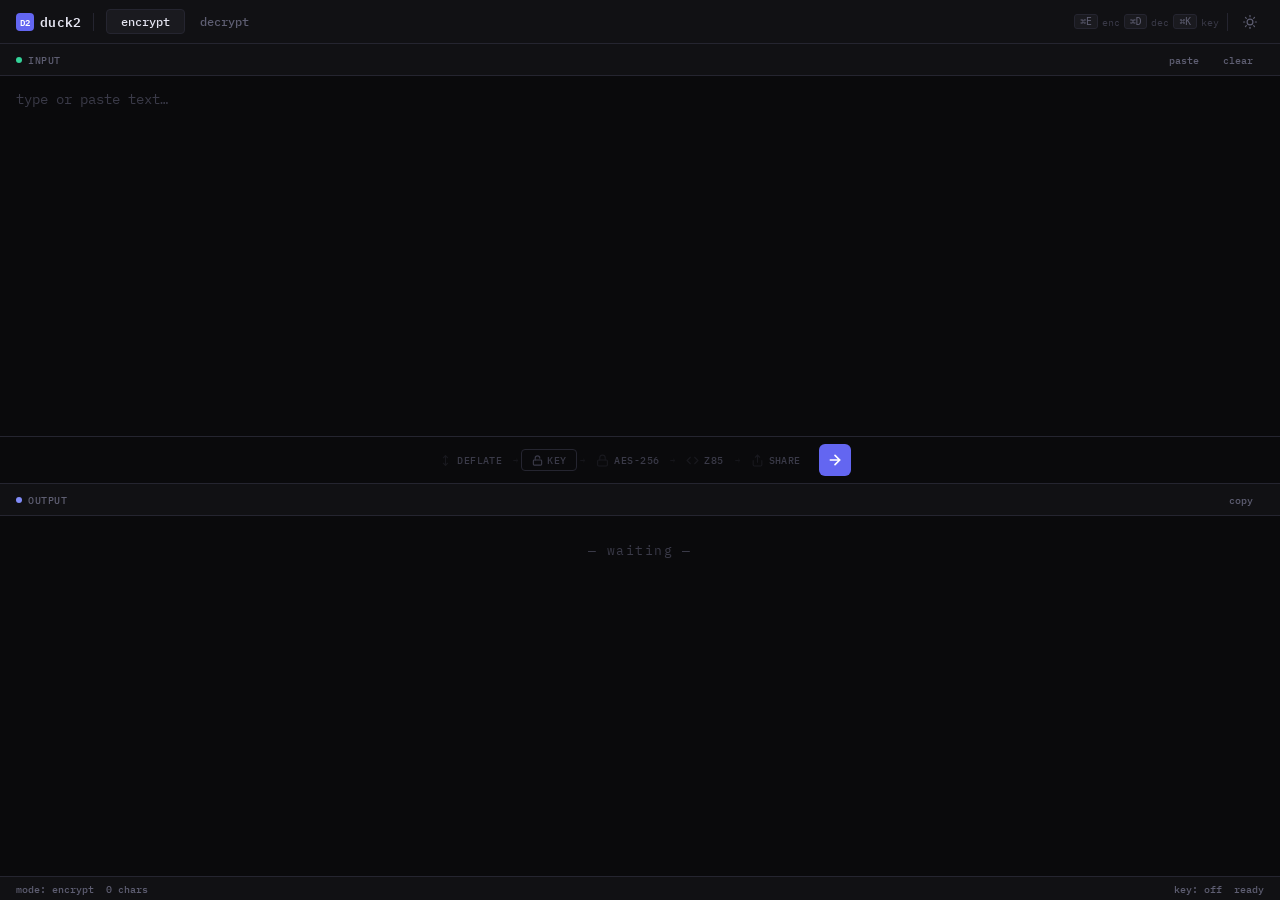
==== index.html @ 7a13d676 "Add files via upload" ====
<!doctype html>
<html lang="en">
<head>
    <meta charset="UTF-8" />
    <meta name="viewport" content="width=device-width, initial-scale=1.0" />
    <title>Duck2 — Secure Text Encryption</title>
    <meta name="description" content="AES-256-GCM text encryption with compression and short-code sharing." />
    <link rel="stylesheet" href="style.css" />
</head>
<body>

<!-- ═══ TOPBAR ═══ -->
<div class="topbar">
    <div class="topbar-left">
        <div class="brand"><i>D2</i><span>duck2</span></div>
        <div class="sep"></div>
        <div class="tabs">
            <button class="tab on" id="mode-enc" onclick="app.setMode('encrypt')">encrypt</button>
            <button class="tab" id="mode-dec" onclick="app.setMode('decrypt')">decrypt</button>
        </div>
    </div>
    <div class="topbar-right">
        <div class="kbd-hint"><kbd class="kbd">⌘E</kbd> enc <kbd class="kbd">⌘D</kbd> dec <kbd class="kbd">⌘K</kbd> key</div>
        <div class="sep"></div>
        <button class="ibtn" onclick="app.toggleTheme()" title="Toggle theme">
            <svg width="14" height="14" viewBox="0 0 24 24" fill="none" stroke="currentColor" stroke-width="2" stroke-linecap="round">
                <circle cx="12" cy="12" r="5"/><line x1="12" y1="1" x2="12" y2="3"/>
                <line x1="12" y1="21" x2="12" y2="23"/><line x1="4.22" y1="4.22" x2="5.64" y2="5.64"/>
                <line x1="18.36" y1="18.36" x2="19.78" y2="19.78"/><line x1="1" y1="12" x2="3" y2="12"/>
                <line x1="21" y1="12" x2="23" y2="12"/><line x1="4.22" y1="19.78" x2="5.64" y2="18.36"/>
                <line x1="18.36" y1="5.64" x2="19.78" y2="4.22"/>
            </svg>
        </button>
    </div>
</div>

<!-- ═══ WORKSPACE ═══ -->
<div class="workspace">

    <!-- INPUT PANE -->
    <div class="pane" id="card-input">
        <div class="pane-head">
            <span class="pane-tag"><span class="dot"></span><span id="lbl-input">input</span></span>
            <div class="pane-acts">
                <button class="pbtn" id="btn-source" onclick="app.toggleDecryptInputMode()" hidden>full code</button>
                <button class="pbtn" onclick="app.paste()">paste</button>
                <button class="pbtn" onclick="app.clear()">clear</button>
            </div>
        </div>
        <div class="pane-body" id="text-shell">
            <textarea id="input" placeholder="type or paste text…" spellcheck="false"></textarea>
        </div>
        <div class="compact-in" id="short-shell" hidden>
            <div class="c-row">
                <input type="text" id="short-input" placeholder="paste short code…" autocomplete="off" spellcheck="false" />
            </div>
        </div>
    </div>

    <!-- ═══ PIPELINE ═══ -->
    <div class="pipeline" id="pipeline">
        <div class="pipe-step" id="ps-compress" data-step="compress">
            <svg viewBox="0 0 24 24" fill="none" stroke="currentColor" stroke-width="2" stroke-linecap="round"><path d="M12 3v18M8 7l4-4 4 4M8 17l4 4 4-4"/></svg>
            <span>deflate</span>
        </div>
        <span class="pipe-arrow" id="pa1">→</span>

        <div class="pipe-gate" id="key-dock">
            <button class="gate-toggle" id="btn-key-toggle" onclick="app.togglePass()">
                <svg width="11" height="11" viewBox="0 0 24 24" fill="none" stroke="currentColor" stroke-width="2.5" stroke-linecap="round"><rect x="3" y="11" width="18" height="11" rx="2"/><path d="M7 11V7a5 5 0 0 1 10 0"/></svg>
                key
            </button>
            <div class="gate-field" id="pass-wrap">
                <input type="password" id="pass" class="gate-input" placeholder="passphrase" autocomplete="off" spellcheck="false" />
                <button class="gate-x" id="btn-clear-pass" onclick="app.clearPass()" title="clear key">
                    <svg width="10" height="10" viewBox="0 0 24 24" fill="none" stroke="currentColor" stroke-width="3" stroke-linecap="round"><line x1="18" y1="6" x2="6" y2="18"/><line x1="6" y1="6" x2="18" y2="18"/></svg>
                </button>
            </div>
        </div>
        <span class="pipe-arrow" id="pa2">→</span>

        <div class="pipe-step" id="ps-encrypt" data-step="encrypt">
            <svg viewBox="0 0 24 24" fill="none" stroke="currentColor" stroke-width="2" stroke-linecap="round"><rect x="3" y="11" width="18" height="11" rx="2"/><path d="M7 11V7a5 5 0 0 1 10 0v4"/></svg>
            <span>aes-256</span>
        </div>
        <span class="pipe-arrow" id="pa3">→</span>

        <div class="pipe-step" id="ps-encode" data-step="encode">
            <svg viewBox="0 0 24 24" fill="none" stroke="currentColor" stroke-width="2" stroke-linecap="round"><path d="M16 18l6-6-6-6M8 6l-6 6 6 6"/></svg>
            <span>z85</span>
        </div>
        <span class="pipe-arrow" id="pa4">→</span>

        <div class="pipe-step" id="ps-share" data-step="share">
            <svg viewBox="0 0 24 24" fill="none" stroke="currentColor" stroke-width="2" stroke-linecap="round"><path d="M4 12v8a2 2 0 002 2h12a2 2 0 002-2v-8M16 6l-4-4-4 4M12 2v13"/></svg>
            <span>share</span>
        </div>

        <button class="pipe-go" id="btn-go" onclick="app.confirm()" title="Execute (Enter)" hidden>
            <svg width="16" height="16" viewBox="0 0 24 24" fill="none" stroke="currentColor" stroke-width="2.5" stroke-linecap="round"><path d="M5 12h14M12 5l7 7-7 7"/></svg>
        </button>
    </div>

    <!-- OUTPUT PANE -->
    <div class="pane" id="card-output">
        <div class="pane-head">
            <span class="pane-tag out-tag"><span class="dot"></span><span id="lbl-output">output</span></span>
            <div class="pane-acts">
                <button class="pbtn" id="btn-copy" onclick="app.copy()">copy</button>
            </div>
        </div>
        <div class="c-out" id="short-output-shell">
            <input type="text" id="short-output" readonly placeholder="— waiting —" />
        </div>
        <textarea id="output" readonly placeholder="…" hidden></textarea>
    </div>
</div>

<!-- ═══ STATUS BAR ═══ -->
<div class="statusbar idle" id="statusbar">
    <div class="status-left">
        <span class="stat" id="stat-mode">mode: encrypt</span>
        <span class="stat" id="stat-chars">0 chars</span>
        <span class="stat" id="stat-bytes" hidden>→ 0 bytes</span>
    </div>
    <div class="status-right">
        <span class="stat" id="stat-key">key: off</span>
        <span class="stat" id="stat-status">ready</span>
    </div>
</div>

<div class="toast-rack" id="toast-rack"></div>

<script src="duck.js"></script>
</body>
</html>
---- style.css ----
@import url('https://fonts.googleapis.com/css2?family=IBM+Plex+Mono:wght@400;500;600&family=Inter:wght@400;500;600&display=swap');

:root {
  --bg: #0a0a0c;
  --bg2: #111114;
  --bg3: #1a1a1f;
  --border: #252530;
  --border-hi: #35354a;
  --tx: #a0a0b8;
  --tx2: #5e5e72;
  --tx3: #3a3a48;
  --white: #e4e4f0;
  --accent: #6366f1;
  --accent2: #818cf8;
  --accent-glow: rgba(99,102,241,0.25);
  --green: #34d399;
  --green-dim: rgba(52,211,153,0.1);
  --orange: #fb923c;
  --orange-dim: rgba(251,146,60,0.08);
  --red: #f87171;
  --red-dim: rgba(248,113,113,0.08);
  --cyan: #22d3ee;
  --cyan-dim: rgba(34,211,238,0.08);
  --font: 'Inter', system-ui, sans-serif;
  --mono: 'IBM Plex Mono', 'SF Mono', monospace;
}

*{box-sizing:border-box;margin:0;padding:0}
html,body{height:100%}
body{
  font-family:var(--font);background:var(--bg);color:var(--tx);
  display:flex;flex-direction:column;-webkit-font-smoothing:antialiased;
  /* dot grid background */
  background-image: radial-gradient(circle, var(--border) 0.5px, transparent 0.5px);
  background-size: 24px 24px;
}
[hidden]{display:none!important}
:focus-visible{outline:1px solid var(--accent);outline-offset:2px}

/* ─── TOPBAR ─── */
.topbar{
  height:44px;display:flex;align-items:center;justify-content:space-between;
  padding:0 16px;border-bottom:1px solid var(--border);flex-shrink:0;
  background:var(--bg2);z-index:10;
}
.topbar-left{display:flex;align-items:center;gap:12px}
.brand{
  font-family:var(--mono);font-weight:600;font-size:.8rem;
  color:var(--white);letter-spacing:.02em;display:flex;align-items:center;gap:6px;
}
.brand i{
  width:18px;height:18px;border-radius:4px;display:flex;align-items:center;justify-content:center;
  background:var(--accent);color:white;font-style:normal;font-size:9px;font-weight:600;
}
.sep{width:1px;height:18px;background:var(--border)}
.tabs{display:flex;gap:0}
.tab{
  font-family:var(--mono);font-size:.75rem;font-weight:500;
  padding:4px 14px;color:var(--tx2);cursor:pointer;
  border:1px solid transparent;border-radius:4px;
  background:transparent;transition:all .2s cubic-bezier(.4,0,.2,1);
  position:relative;overflow:hidden;
}
.tab:hover{color:var(--tx)}
.tab.on{color:var(--white);background:var(--bg3);border-color:var(--border)}
.topbar-right{display:flex;align-items:center;gap:4px}
.topbar-right .sep{margin:0 4px}
.kbd-hint{
  font-family:var(--mono);font-size:.65rem;color:var(--tx3);
  display:flex;align-items:center;gap:4px;
}
.kbd{
  padding:1px 5px;border-radius:3px;background:var(--bg3);
  border:1px solid var(--border);font-size:.6rem;color:var(--tx2);
}
.ibtn{
  width:28px;height:28px;border-radius:4px;display:flex;align-items:center;
  justify-content:center;background:transparent;border:none;
  color:var(--tx2);cursor:pointer;transition:all .2s;
}
.ibtn:hover{background:var(--bg3);color:var(--tx)}
.ibtn:active{transform:scale(.88)}

/* ─── WORKSPACE ─── */
.workspace{flex:1;display:flex;flex-direction:column;overflow:hidden}

/* ─── PANES ─── */
.pane{flex:1;display:flex;flex-direction:column;min-height:0;position:relative}
.pane-head{
  display:flex;align-items:center;justify-content:space-between;
  padding:0 16px;height:32px;background:var(--bg2);
  border-bottom:1px solid var(--border);flex-shrink:0;position:relative;
}
.pane-tag{
  font-family:var(--mono);font-size:.65rem;font-weight:500;
  text-transform:uppercase;letter-spacing:.06em;color:var(--tx2);
  display:flex;align-items:center;gap:6px;
}
.pane-tag .dot{
  width:6px;height:6px;border-radius:50%;
  background:var(--green);
  animation:pulse 2.5s ease-in-out infinite;
}
.pane-tag.out-tag .dot{background:var(--accent2);animation-delay:-1s}
.pane-acts{display:flex;gap:2px}

/* ── Buttons with ripple ── */
.pbtn{
  font-family:var(--mono);font-size:.65rem;font-weight:500;
  padding:2px 10px;border-radius:3px;border:1px solid transparent;
  background:transparent;color:var(--tx2);cursor:pointer;
  transition:all .2s;position:relative;overflow:hidden;
}
.pbtn:hover{color:var(--tx);background:var(--bg3);border-color:var(--border)}
.pbtn:active{transform:scale(.95)}
/* copy morph */
.pbtn.copied{color:var(--green);border-color:var(--green);background:var(--green-dim)}

.pane-body{flex:1;display:flex;min-height:0;position:relative}
textarea{
  flex:1;width:100%;border:none;resize:none;background:transparent;
  color:var(--white);font-family:var(--mono);font-size:.85rem;
  line-height:1.7;padding:12px 16px;outline:none;
}
textarea::placeholder{color:var(--tx3)}
textarea:read-only{color:var(--tx);cursor:default}

/* compact input */
.compact-in{padding:12px 16px;display:flex;align-items:center}
.c-row{
  display:flex;align-items:center;gap:8px;width:100%;
  background:var(--bg);border:1px solid var(--border);
  border-radius:6px;padding:6px 6px 6px 14px;
  transition:border-color .3s,box-shadow .3s;
}
.c-row:focus-within{border-color:var(--accent);box-shadow:0 0 0 3px var(--accent-glow)}
.c-row input{
  flex:1;border:none;background:transparent;color:var(--white);
  font-family:var(--mono);font-size:.85rem;outline:none;
}
.c-row input::placeholder{color:var(--tx3)}

/* compact output */
.c-out{
  padding:16px;display:flex;align-items:center;justify-content:center;
  min-height:50px;
}
.c-out input{
  border:none;background:transparent;color:var(--cyan);
  font-family:var(--mono);font-size:1.1rem;font-weight:600;
  text-align:center;letter-spacing:.08em;outline:none;width:100%;
  transition:color .3s;
}
.c-out input::placeholder{color:var(--tx3);font-weight:400;font-size:.8rem}
/* scramble flash */
.c-out input.revealing{color:var(--accent2)}

/* ─── PIPELINE ─── */
.pipeline{
  display:flex;align-items:center;justify-content:center;
  gap:0;padding:0 16px;height:48px;
  background:var(--bg);border-top:1px solid var(--border);
  border-bottom:1px solid var(--border);flex-shrink:0;
  position:relative;overflow:hidden;
}
/* traveling light beam */
.pipeline::before{
  content:'';position:absolute;top:0;left:0;width:100%;height:100%;
  background:linear-gradient(90deg,transparent 0%,var(--accent-glow) 50%,transparent 100%);
  transform:translateX(-100%);opacity:0;
  pointer-events:none;z-index:0;
}
.pipeline.running::before{
  animation:beam 1.2s cubic-bezier(.4,0,.2,1) infinite;
  opacity:1;
}
@keyframes beam{
  0%{transform:translateX(-100%)}
  100%{transform:translateX(100%)}
}

.pipe-step{
  display:flex;align-items:center;gap:5px;padding:4px 10px;
  font-family:var(--mono);font-size:.65rem;font-weight:500;
  color:var(--tx3);text-transform:uppercase;letter-spacing:.04em;
  border-radius:4px;transition:all .4s cubic-bezier(.4,0,.2,1);
  user-select:none;position:relative;z-index:1;
}
.pipe-step svg{width:13px;height:13px;opacity:.3;transition:all .4s cubic-bezier(.4,0,.2,1)}
.pipe-step.lit{color:var(--green)}
.pipe-step.lit svg{opacity:1}
.pipe-step.active{
  color:var(--accent2);background:var(--cyan-dim);
  box-shadow:0 0 12px var(--accent-glow);
}
.pipe-step.active svg{opacity:1}
/* staggered entrance */
.pipe-step.lit:nth-child(1){transition-delay:0s}
.pipe-step.lit:nth-child(3){transition-delay:.08s}
.pipe-step.lit:nth-child(5){transition-delay:.16s}
.pipe-step.lit:nth-child(7){transition-delay:.24s}
.pipe-step.lit:nth-child(9){transition-delay:.32s}
.pipe-arrow{
  color:var(--tx3);font-size:.55rem;margin:0 1px;
  font-family:var(--mono);opacity:.25;
  transition:all .4s;z-index:1;
}
.pipe-arrow.lit{opacity:.8;color:var(--green)}

/* ── Key Gate ── */
.pipe-gate{display:flex;align-items:center;gap:0;margin:0 2px;z-index:1}
.gate-toggle{
  display:flex;align-items:center;gap:4px;padding:3px 10px;
  font-family:var(--mono);font-size:.65rem;font-weight:500;
  color:var(--tx3);background:transparent;border:1px solid var(--border);
  border-radius:4px;cursor:pointer;transition:all .25s;
  text-transform:uppercase;letter-spacing:.04em;
}
.gate-toggle:hover{border-color:var(--border-hi);color:var(--tx)}
.gate-toggle.on{border-color:var(--orange);color:var(--orange);background:var(--orange-dim)}
.gate-field{
  display:flex;align-items:center;position:relative;
  overflow:hidden;width:0;opacity:0;
  transition:width .35s cubic-bezier(.34,1.56,.64,1),opacity .25s ease,margin .35s;
  margin-left:0;
}
.gate-field.open{width:160px;opacity:1;margin-left:6px}
.gate-input{
  width:140px;height:26px;border-radius:4px;
  border:1px solid var(--border);background:var(--bg2);
  color:var(--white);padding:0 24px 0 8px;
  font-family:var(--mono);font-size:.75rem;outline:none;
  transition:border-color .25s,box-shadow .25s;
}
.gate-input:focus{border-color:var(--accent);box-shadow:0 0 0 3px var(--accent-glow)}
.gate-input.locked{border-color:var(--green);box-shadow:0 0 8px var(--green-dim)}
.gate-input.err{border-color:var(--red);animation:shake .4s ease both}
.gate-x{
  position:absolute;right:2px;
  width:18px;height:18px;border-radius:3px;display:none;
  align-items:center;justify-content:center;
  background:transparent;border:none;color:var(--tx3);cursor:pointer;
  transition:all .15s;
}
.gate-x.vis{display:flex}
.gate-x:hover{color:var(--red);background:var(--red-dim)}

/* go button */
.pipe-go{
  margin-left:8px;width:32px;height:32px;border-radius:6px;
  border:none;background:var(--accent);color:white;
  display:flex;align-items:center;justify-content:center;
  cursor:pointer;transition:all .25s cubic-bezier(.34,1.56,.64,1);
  z-index:1;position:relative;
}
.pipe-go:hover{background:var(--accent2);transform:scale(1.1);box-shadow:0 0 16px var(--accent-glow)}
.pipe-go:active{transform:scale(.9)}
.pipe-go.spin svg{animation:spinOnce .5s cubic-bezier(.4,0,.2,1)}
@keyframes spinOnce{
  0%{transform:rotate(0deg)}100%{transform:rotate(360deg)}
}

/* ─── STATUS BAR ─── */
.statusbar{
  height:24px;display:flex;align-items:center;justify-content:space-between;
  padding:0 16px;flex-shrink:0;
  font-family:var(--mono);font-size:.65rem;font-weight:500;
  background:var(--bg2);color:var(--tx2);border-top:1px solid var(--border);
  transition:all .4s;
}
.statusbar.active{background:var(--accent);color:white;border-color:var(--accent)}
.status-left,.status-right{display:flex;align-items:center;gap:12px}
.stat{display:flex;align-items:center;gap:4px;transition:opacity .3s}

/* ─── PROCESSING ─── */
.pane.processing .pane-head::after{
  content:'';position:absolute;bottom:-1px;left:0;height:2px;
  width:100%;background:linear-gradient(90deg,transparent,var(--accent),transparent);
  animation:scanline 1.5s ease-in-out infinite;
}
@keyframes scanline{
  0%{transform:translateX(-100%)}100%{transform:translateX(100%)}
}

/* ─── TOAST ─── */
.toast-rack{
  position:fixed;bottom:32px;left:50%;transform:translateX(-50%);
  z-index:200;display:flex;flex-direction:column;gap:6px;pointer-events:none;
}
.toast{
  padding:6px 16px;border-radius:6px;font-family:var(--mono);font-size:.75rem;font-weight:500;
  background:var(--bg3);color:var(--tx);border:1px solid var(--border);
  opacity:0;transform:translateY(8px) scale(.95);
  transition:all .3s cubic-bezier(.34,1.56,.64,1);
  white-space:nowrap;backdrop-filter:blur(8px);
}
.toast.show{opacity:1;transform:translateY(0) scale(1)}
.toast.error{background:var(--red-dim);border-color:var(--red);color:var(--red)}
.toast.success{background:var(--green-dim);border-color:var(--green);color:var(--green)}

/* ─── ANIMATIONS ─── */
@keyframes pulse{
  0%,100%{opacity:1;transform:scale(1)}
  50%{opacity:.4;transform:scale(.8)}
}
@keyframes shake{
  10%,90%{transform:translateX(-2px)}20%,80%{transform:translateX(3px)}
  30%,50%,70%{transform:translateX(-4px)}40%,60%{transform:translateX(4px)}
}

/* ─── RESPONSIVE ─── */
@media(max-width:640px){
  textarea,.c-row input,.gate-input{font-size:16px!important}
  .topbar{padding:0 10px}
  .brand span{display:none}
  .kbd-hint{display:none}
  .pipeline{padding:0 6px;height:44px}
  .pipe-step{padding:3px 5px;font-size:.6rem}
  .pipe-step span{display:none}
  .gate-field.open{width:110px}
  .gate-input{width:90px}
}

/* ─── LIGHT ─── */
html.light{
  --bg:#f4f4f8;--bg2:#eaeaef;--bg3:#dddde4;
  --border:#c5c5d0;--border-hi:#a8a8b8;
  --tx:#3a3a4a;--tx2:#6a6a7a;--tx3:#9a9aaa;--white:#111118;
  --accent:#4f46e5;--accent2:#6366f1;--accent-glow:rgba(79,70,229,.15);
  --green:#059669;--green-dim:rgba(5,150,105,.08);
  --orange:#ea580c;--orange-dim:rgba(234,88,12,.06);
  --red:#dc2626;--red-dim:rgba(220,38,38,.06);
  --cyan:#0891b2;--cyan-dim:rgba(8,145,178,.06);
}
html.light body{
  background-image:radial-gradient(circle,var(--border) 0.5px,transparent 0.5px);
}
html.light .statusbar.active{background:var(--accent);color:white}
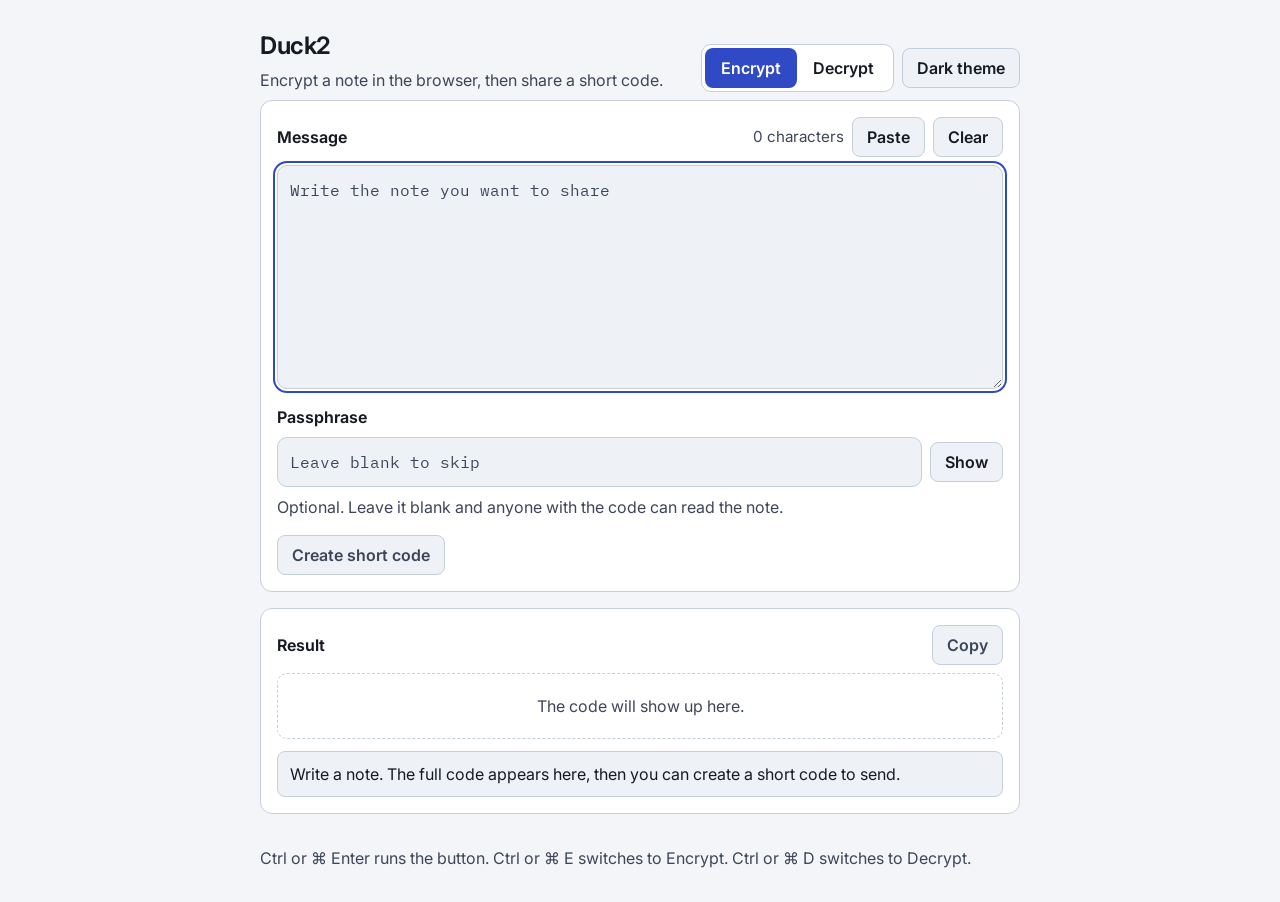
==== commit d946bec3: "Make Duck2 readable and easier to use The share action was a dim arrow in a pipeline of tiny labels," ====
--- a/index.html
+++ b/index.html
@@ -3,134 +3,87 @@
 <head>
     <meta charset="UTF-8" />
     <meta name="viewport" content="width=device-width, initial-scale=1.0" />
-    <title>Duck2 — Secure Text Encryption</title>
-    <meta name="description" content="AES-256-GCM text encryption with compression and short-code sharing." />
+    <title>Duck2 — encrypt a note, share a short code</title>
+    <meta name="description" content="Encrypt a note in the browser and share it as a short code. Add a passphrase to lock it." />
+    <link rel="icon" href="data:image/svg+xml,%3Csvg xmlns='http://www.w3.org/2000/svg' viewBox='0 0 32 32'%3E%3Crect width='32' height='32' rx='6' fill='%233b5bdb'/%3E%3Ctext x='16' y='21' text-anchor='middle' font-size='13' font-family='sans-serif' fill='white'%3ED2%3C/text%3E%3C/svg%3E" />
     <link rel="stylesheet" href="style.css" />
+    <script>
+        try {
+            var savedTheme = localStorage.getItem("duck2-theme");
+            var preferLight = window.matchMedia("(prefers-color-scheme: light)").matches;
+            if (savedTheme === "light" || (!savedTheme && preferLight)) document.documentElement.classList.add("light");
+        } catch (e) {}
+    </script>
 </head>
 <body>
+    <header class="header">
+        <div class="brand">
+            <p class="brand-name">Duck2</p>
+            <p class="brand-tag">Encrypt a note in the browser, then share a short code.</p>
+        </div>
+        <div class="header-actions">
+            <div class="segment" role="tablist" aria-label="Mode">
+                <button type="button" class="segment-btn" id="mode-enc" role="tab" aria-selected="true" aria-controls="composer">Encrypt</button>
+                <button type="button" class="segment-btn" id="mode-dec" role="tab" aria-selected="false" aria-controls="composer">Decrypt</button>
+            </div>
+            <button type="button" class="btn" id="btn-theme">Light theme</button>
+        </div>
+    </header>
 
-<!-- ═══ TOPBAR ═══ -->
-<div class="topbar">
-    <div class="topbar-left">
-        <div class="brand"><i>D2</i><span>duck2</span></div>
-        <div class="sep"></div>
-        <div class="tabs">
-            <button class="tab on" id="mode-enc" onclick="app.setMode('encrypt')">encrypt</button>
-            <button class="tab" id="mode-dec" onclick="app.setMode('decrypt')">decrypt</button>
-        </div>
-    </div>
-    <div class="topbar-right">
-        <div class="kbd-hint"><kbd class="kbd">⌘E</kbd> enc <kbd class="kbd">⌘D</kbd> dec <kbd class="kbd">⌘K</kbd> key</div>
-        <div class="sep"></div>
-        <button class="ibtn" onclick="app.toggleTheme()" title="Toggle theme">
-            <svg width="14" height="14" viewBox="0 0 24 24" fill="none" stroke="currentColor" stroke-width="2" stroke-linecap="round">
-                <circle cx="12" cy="12" r="5"/><line x1="12" y1="1" x2="12" y2="3"/>
-                <line x1="12" y1="21" x2="12" y2="23"/><line x1="4.22" y1="4.22" x2="5.64" y2="5.64"/>
-                <line x1="18.36" y1="18.36" x2="19.78" y2="19.78"/><line x1="1" y1="12" x2="3" y2="12"/>
-                <line x1="21" y1="12" x2="23" y2="12"/><line x1="4.22" y1="19.78" x2="5.64" y2="18.36"/>
-                <line x1="18.36" y1="5.64" x2="19.78" y2="4.22"/>
-            </svg>
-        </button>
-    </div>
-</div>
+    <main class="wrap">
+        <section class="card" id="composer" aria-labelledby="lbl-input">
+            <div class="card-head">
+                <label id="lbl-input" for="input">Message</label>
+                <div class="card-actions">
+                    <span class="meta" id="stat-chars">0 characters</span>
+                    <button type="button" class="btn" id="btn-paste">Paste</button>
+                    <button type="button" class="btn" id="btn-clear">Clear</button>
+                </div>
+            </div>
+            <textarea id="input" rows="8" placeholder="Write the note you want to share" spellcheck="false" autocomplete="off"></textarea>
 
-<!-- ═══ WORKSPACE ═══ -->
-<div class="workspace">
+            <div class="field">
+                <div class="card-head">
+                    <label id="lbl-pass" for="pass">Passphrase</label>
+                </div>
+                <div class="pass-row">
+                    <input type="password" id="pass" autocomplete="off" spellcheck="false" placeholder="Leave blank to skip" />
+                    <button type="button" class="btn" id="btn-show-pass" aria-pressed="false">Show</button>
+                    <button type="button" class="btn" id="btn-clear-pass" hidden>Remove</button>
+                </div>
+                <p class="hint" id="pass-hint">Optional. Leave it blank and anyone with the code can read the note.</p>
+            </div>
 
-    <!-- INPUT PANE -->
-    <div class="pane" id="card-input">
-        <div class="pane-head">
-            <span class="pane-tag"><span class="dot"></span><span id="lbl-input">input</span></span>
-            <div class="pane-acts">
-                <button class="pbtn" id="btn-source" onclick="app.toggleDecryptInputMode()" hidden>full code</button>
-                <button class="pbtn" onclick="app.paste()">paste</button>
-                <button class="pbtn" onclick="app.clear()">clear</button>
+            <div class="actions">
+                <button type="button" class="btn primary" id="btn-go" disabled>Create short code</button>
+                <button type="button" class="btn" id="btn-show-full" hidden>Show full code</button>
             </div>
-        </div>
-        <div class="pane-body" id="text-shell">
-            <textarea id="input" placeholder="type or paste text…" spellcheck="false"></textarea>
-        </div>
-        <div class="compact-in" id="short-shell" hidden>
-            <div class="c-row">
-                <input type="text" id="short-input" placeholder="paste short code…" autocomplete="off" spellcheck="false" />
+        </section>
+
+        <section class="card" aria-labelledby="result-title">
+            <div class="card-head">
+                <h2 id="result-title">Result</h2>
+                <div class="card-actions">
+                    <button type="button" class="btn" id="btn-copy" disabled>Copy</button>
+                </div>
             </div>
-        </div>
-    </div>
+            <p class="empty" id="result-empty">The code will show up here.</p>
+            <p class="short-code" id="short-output" hidden></p>
+            <p class="note" id="short-note" hidden>Anyone with this code can download the note. Short codes expire after about 30 days. Send the passphrase separately if you set one. The full code does not expire.</p>
+            <textarea id="output" readonly hidden spellcheck="false" aria-labelledby="result-title"></textarea>
+            <details id="full-details" hidden>
+                <summary>Show full code</summary>
+                <textarea id="full-code" readonly spellcheck="false"></textarea>
+                <button type="button" class="btn" id="btn-copy-full">Copy full code</button>
+            </details>
+            <p class="status" id="stat-status" role="status">Write a note. The full code appears here, then you can create a short code to send.</p>
+        </section>
+    </main>
 
-    <!-- ═══ PIPELINE ═══ -->
-    <div class="pipeline" id="pipeline">
-        <div class="pipe-step" id="ps-compress" data-step="compress">
-            <svg viewBox="0 0 24 24" fill="none" stroke="currentColor" stroke-width="2" stroke-linecap="round"><path d="M12 3v18M8 7l4-4 4 4M8 17l4 4 4-4"/></svg>
-            <span>deflate</span>
-        </div>
-        <span class="pipe-arrow" id="pa1">→</span>
+    <footer class="footer">
+        <p>Ctrl or ⌘ Enter runs the button. Ctrl or ⌘ E switches to Encrypt. Ctrl or ⌘ D switches to Decrypt.</p>
+    </footer>
 
-        <div class="pipe-gate" id="key-dock">
-            <button class="gate-toggle" id="btn-key-toggle" onclick="app.togglePass()">
-                <svg width="11" height="11" viewBox="0 0 24 24" fill="none" stroke="currentColor" stroke-width="2.5" stroke-linecap="round"><rect x="3" y="11" width="18" height="11" rx="2"/><path d="M7 11V7a5 5 0 0 1 10 0"/></svg>
-                key
-            </button>
-            <div class="gate-field" id="pass-wrap">
-                <input type="password" id="pass" class="gate-input" placeholder="passphrase" autocomplete="off" spellcheck="false" />
-                <button class="gate-x" id="btn-clear-pass" onclick="app.clearPass()" title="clear key">
-                    <svg width="10" height="10" viewBox="0 0 24 24" fill="none" stroke="currentColor" stroke-width="3" stroke-linecap="round"><line x1="18" y1="6" x2="6" y2="18"/><line x1="6" y1="6" x2="18" y2="18"/></svg>
-                </button>
-            </div>
-        </div>
-        <span class="pipe-arrow" id="pa2">→</span>
-
-        <div class="pipe-step" id="ps-encrypt" data-step="encrypt">
-            <svg viewBox="0 0 24 24" fill="none" stroke="currentColor" stroke-width="2" stroke-linecap="round"><rect x="3" y="11" width="18" height="11" rx="2"/><path d="M7 11V7a5 5 0 0 1 10 0v4"/></svg>
-            <span>aes-256</span>
-        </div>
-        <span class="pipe-arrow" id="pa3">→</span>
-
-        <div class="pipe-step" id="ps-encode" data-step="encode">
-            <svg viewBox="0 0 24 24" fill="none" stroke="currentColor" stroke-width="2" stroke-linecap="round"><path d="M16 18l6-6-6-6M8 6l-6 6 6 6"/></svg>
-            <span>z85</span>
-        </div>
-        <span class="pipe-arrow" id="pa4">→</span>
-
-        <div class="pipe-step" id="ps-share" data-step="share">
-            <svg viewBox="0 0 24 24" fill="none" stroke="currentColor" stroke-width="2" stroke-linecap="round"><path d="M4 12v8a2 2 0 002 2h12a2 2 0 002-2v-8M16 6l-4-4-4 4M12 2v13"/></svg>
-            <span>share</span>
-        </div>
-
-        <button class="pipe-go" id="btn-go" onclick="app.confirm()" title="Execute (Enter)" hidden>
-            <svg width="16" height="16" viewBox="0 0 24 24" fill="none" stroke="currentColor" stroke-width="2.5" stroke-linecap="round"><path d="M5 12h14M12 5l7 7-7 7"/></svg>
-        </button>
-    </div>
-
-    <!-- OUTPUT PANE -->
-    <div class="pane" id="card-output">
-        <div class="pane-head">
-            <span class="pane-tag out-tag"><span class="dot"></span><span id="lbl-output">output</span></span>
-            <div class="pane-acts">
-                <button class="pbtn" id="btn-copy" onclick="app.copy()">copy</button>
-            </div>
-        </div>
-        <div class="c-out" id="short-output-shell">
-            <input type="text" id="short-output" readonly placeholder="— waiting —" />
-        </div>
-        <textarea id="output" readonly placeholder="…" hidden></textarea>
-    </div>
-</div>
-
-<!-- ═══ STATUS BAR ═══ -->
-<div class="statusbar idle" id="statusbar">
-    <div class="status-left">
-        <span class="stat" id="stat-mode">mode: encrypt</span>
-        <span class="stat" id="stat-chars">0 chars</span>
-        <span class="stat" id="stat-bytes" hidden>→ 0 bytes</span>
-    </div>
-    <div class="status-right">
-        <span class="stat" id="stat-key">key: off</span>
-        <span class="stat" id="stat-status">ready</span>
-    </div>
-</div>
-
-<div class="toast-rack" id="toast-rack"></div>
-
-<script src="duck.js"></script>
+    <script src="duck.js"></script>
 </body>
 </html>
--- a/style.css
+++ b/style.css
@@ -1,338 +1,264 @@
-@import url('https://fonts.googleapis.com/css2?family=IBM+Plex+Mono:wght@400;500;600&family=Inter:wght@400;500;600&display=swap');
+@import url("https://fonts.googleapis.com/css2?family=IBM+Plex+Mono:wght@400;500;600&family=Inter:wght@400;500;600&display=swap");
 
 :root {
-  --bg: #0a0a0c;
-  --bg2: #111114;
-  --bg3: #1a1a1f;
-  --border: #252530;
-  --border-hi: #35354a;
-  --tx: #a0a0b8;
-  --tx2: #5e5e72;
-  --tx3: #3a3a48;
-  --white: #e4e4f0;
-  --accent: #6366f1;
-  --accent2: #818cf8;
-  --accent-glow: rgba(99,102,241,0.25);
-  --green: #34d399;
-  --green-dim: rgba(52,211,153,0.1);
-  --orange: #fb923c;
-  --orange-dim: rgba(251,146,60,0.08);
-  --red: #f87171;
-  --red-dim: rgba(248,113,113,0.08);
-  --cyan: #22d3ee;
-  --cyan-dim: rgba(34,211,238,0.08);
-  --font: 'Inter', system-ui, sans-serif;
-  --mono: 'IBM Plex Mono', 'SF Mono', monospace;
-}
-
-*{box-sizing:border-box;margin:0;padding:0}
-html,body{height:100%}
-body{
-  font-family:var(--font);background:var(--bg);color:var(--tx);
-  display:flex;flex-direction:column;-webkit-font-smoothing:antialiased;
-  /* dot grid background */
-  background-image: radial-gradient(circle, var(--border) 0.5px, transparent 0.5px);
-  background-size: 24px 24px;
-}
-[hidden]{display:none!important}
-:focus-visible{outline:1px solid var(--accent);outline-offset:2px}
-
-/* ─── TOPBAR ─── */
-.topbar{
-  height:44px;display:flex;align-items:center;justify-content:space-between;
-  padding:0 16px;border-bottom:1px solid var(--border);flex-shrink:0;
-  background:var(--bg2);z-index:10;
-}
-.topbar-left{display:flex;align-items:center;gap:12px}
-.brand{
-  font-family:var(--mono);font-weight:600;font-size:.8rem;
-  color:var(--white);letter-spacing:.02em;display:flex;align-items:center;gap:6px;
-}
-.brand i{
-  width:18px;height:18px;border-radius:4px;display:flex;align-items:center;justify-content:center;
-  background:var(--accent);color:white;font-style:normal;font-size:9px;font-weight:600;
-}
-.sep{width:1px;height:18px;background:var(--border)}
-.tabs{display:flex;gap:0}
-.tab{
-  font-family:var(--mono);font-size:.75rem;font-weight:500;
-  padding:4px 14px;color:var(--tx2);cursor:pointer;
-  border:1px solid transparent;border-radius:4px;
-  background:transparent;transition:all .2s cubic-bezier(.4,0,.2,1);
-  position:relative;overflow:hidden;
-}
-.tab:hover{color:var(--tx)}
-.tab.on{color:var(--white);background:var(--bg3);border-color:var(--border)}
-.topbar-right{display:flex;align-items:center;gap:4px}
-.topbar-right .sep{margin:0 4px}
-.kbd-hint{
-  font-family:var(--mono);font-size:.65rem;color:var(--tx3);
-  display:flex;align-items:center;gap:4px;
-}
-.kbd{
-  padding:1px 5px;border-radius:3px;background:var(--bg3);
-  border:1px solid var(--border);font-size:.6rem;color:var(--tx2);
-}
-.ibtn{
-  width:28px;height:28px;border-radius:4px;display:flex;align-items:center;
-  justify-content:center;background:transparent;border:none;
-  color:var(--tx2);cursor:pointer;transition:all .2s;
-}
-.ibtn:hover{background:var(--bg3);color:var(--tx)}
-.ibtn:active{transform:scale(.88)}
-
-/* ─── WORKSPACE ─── */
-.workspace{flex:1;display:flex;flex-direction:column;overflow:hidden}
-
-/* ─── PANES ─── */
-.pane{flex:1;display:flex;flex-direction:column;min-height:0;position:relative}
-.pane-head{
-  display:flex;align-items:center;justify-content:space-between;
-  padding:0 16px;height:32px;background:var(--bg2);
-  border-bottom:1px solid var(--border);flex-shrink:0;position:relative;
-}
-.pane-tag{
-  font-family:var(--mono);font-size:.65rem;font-weight:500;
-  text-transform:uppercase;letter-spacing:.06em;color:var(--tx2);
-  display:flex;align-items:center;gap:6px;
-}
-.pane-tag .dot{
-  width:6px;height:6px;border-radius:50%;
-  background:var(--green);
-  animation:pulse 2.5s ease-in-out infinite;
-}
-.pane-tag.out-tag .dot{background:var(--accent2);animation-delay:-1s}
-.pane-acts{display:flex;gap:2px}
-
-/* ── Buttons with ripple ── */
-.pbtn{
-  font-family:var(--mono);font-size:.65rem;font-weight:500;
-  padding:2px 10px;border-radius:3px;border:1px solid transparent;
-  background:transparent;color:var(--tx2);cursor:pointer;
-  transition:all .2s;position:relative;overflow:hidden;
-}
-.pbtn:hover{color:var(--tx);background:var(--bg3);border-color:var(--border)}
-.pbtn:active{transform:scale(.95)}
-/* copy morph */
-.pbtn.copied{color:var(--green);border-color:var(--green);background:var(--green-dim)}
-
-.pane-body{flex:1;display:flex;min-height:0;position:relative}
-textarea{
-  flex:1;width:100%;border:none;resize:none;background:transparent;
-  color:var(--white);font-family:var(--mono);font-size:.85rem;
-  line-height:1.7;padding:12px 16px;outline:none;
-}
-textarea::placeholder{color:var(--tx3)}
-textarea:read-only{color:var(--tx);cursor:default}
-
-/* compact input */
-.compact-in{padding:12px 16px;display:flex;align-items:center}
-.c-row{
-  display:flex;align-items:center;gap:8px;width:100%;
-  background:var(--bg);border:1px solid var(--border);
-  border-radius:6px;padding:6px 6px 6px 14px;
-  transition:border-color .3s,box-shadow .3s;
-}
-.c-row:focus-within{border-color:var(--accent);box-shadow:0 0 0 3px var(--accent-glow)}
-.c-row input{
-  flex:1;border:none;background:transparent;color:var(--white);
-  font-family:var(--mono);font-size:.85rem;outline:none;
-}
-.c-row input::placeholder{color:var(--tx3)}
-
-/* compact output */
-.c-out{
-  padding:16px;display:flex;align-items:center;justify-content:center;
-  min-height:50px;
-}
-.c-out input{
-  border:none;background:transparent;color:var(--cyan);
-  font-family:var(--mono);font-size:1.1rem;font-weight:600;
-  text-align:center;letter-spacing:.08em;outline:none;width:100%;
-  transition:color .3s;
-}
-.c-out input::placeholder{color:var(--tx3);font-weight:400;font-size:.8rem}
-/* scramble flash */
-.c-out input.revealing{color:var(--accent2)}
-
-/* ─── PIPELINE ─── */
-.pipeline{
-  display:flex;align-items:center;justify-content:center;
-  gap:0;padding:0 16px;height:48px;
-  background:var(--bg);border-top:1px solid var(--border);
-  border-bottom:1px solid var(--border);flex-shrink:0;
-  position:relative;overflow:hidden;
-}
-/* traveling light beam */
-.pipeline::before{
-  content:'';position:absolute;top:0;left:0;width:100%;height:100%;
-  background:linear-gradient(90deg,transparent 0%,var(--accent-glow) 50%,transparent 100%);
-  transform:translateX(-100%);opacity:0;
-  pointer-events:none;z-index:0;
-}
-.pipeline.running::before{
-  animation:beam 1.2s cubic-bezier(.4,0,.2,1) infinite;
-  opacity:1;
-}
-@keyframes beam{
-  0%{transform:translateX(-100%)}
-  100%{transform:translateX(100%)}
-}
-
-.pipe-step{
-  display:flex;align-items:center;gap:5px;padding:4px 10px;
-  font-family:var(--mono);font-size:.65rem;font-weight:500;
-  color:var(--tx3);text-transform:uppercase;letter-spacing:.04em;
-  border-radius:4px;transition:all .4s cubic-bezier(.4,0,.2,1);
-  user-select:none;position:relative;z-index:1;
-}
-.pipe-step svg{width:13px;height:13px;opacity:.3;transition:all .4s cubic-bezier(.4,0,.2,1)}
-.pipe-step.lit{color:var(--green)}
-.pipe-step.lit svg{opacity:1}
-.pipe-step.active{
-  color:var(--accent2);background:var(--cyan-dim);
-  box-shadow:0 0 12px var(--accent-glow);
-}
-.pipe-step.active svg{opacity:1}
-/* staggered entrance */
-.pipe-step.lit:nth-child(1){transition-delay:0s}
-.pipe-step.lit:nth-child(3){transition-delay:.08s}
-.pipe-step.lit:nth-child(5){transition-delay:.16s}
-.pipe-step.lit:nth-child(7){transition-delay:.24s}
-.pipe-step.lit:nth-child(9){transition-delay:.32s}
-.pipe-arrow{
-  color:var(--tx3);font-size:.55rem;margin:0 1px;
-  font-family:var(--mono);opacity:.25;
-  transition:all .4s;z-index:1;
-}
-.pipe-arrow.lit{opacity:.8;color:var(--green)}
-
-/* ── Key Gate ── */
-.pipe-gate{display:flex;align-items:center;gap:0;margin:0 2px;z-index:1}
-.gate-toggle{
-  display:flex;align-items:center;gap:4px;padding:3px 10px;
-  font-family:var(--mono);font-size:.65rem;font-weight:500;
-  color:var(--tx3);background:transparent;border:1px solid var(--border);
-  border-radius:4px;cursor:pointer;transition:all .25s;
-  text-transform:uppercase;letter-spacing:.04em;
-}
-.gate-toggle:hover{border-color:var(--border-hi);color:var(--tx)}
-.gate-toggle.on{border-color:var(--orange);color:var(--orange);background:var(--orange-dim)}
-.gate-field{
-  display:flex;align-items:center;position:relative;
-  overflow:hidden;width:0;opacity:0;
-  transition:width .35s cubic-bezier(.34,1.56,.64,1),opacity .25s ease,margin .35s;
-  margin-left:0;
-}
-.gate-field.open{width:160px;opacity:1;margin-left:6px}
-.gate-input{
-  width:140px;height:26px;border-radius:4px;
-  border:1px solid var(--border);background:var(--bg2);
-  color:var(--white);padding:0 24px 0 8px;
-  font-family:var(--mono);font-size:.75rem;outline:none;
-  transition:border-color .25s,box-shadow .25s;
-}
-.gate-input:focus{border-color:var(--accent);box-shadow:0 0 0 3px var(--accent-glow)}
-.gate-input.locked{border-color:var(--green);box-shadow:0 0 8px var(--green-dim)}
-.gate-input.err{border-color:var(--red);animation:shake .4s ease both}
-.gate-x{
-  position:absolute;right:2px;
-  width:18px;height:18px;border-radius:3px;display:none;
-  align-items:center;justify-content:center;
-  background:transparent;border:none;color:var(--tx3);cursor:pointer;
-  transition:all .15s;
-}
-.gate-x.vis{display:flex}
-.gate-x:hover{color:var(--red);background:var(--red-dim)}
-
-/* go button */
-.pipe-go{
-  margin-left:8px;width:32px;height:32px;border-radius:6px;
-  border:none;background:var(--accent);color:white;
-  display:flex;align-items:center;justify-content:center;
-  cursor:pointer;transition:all .25s cubic-bezier(.34,1.56,.64,1);
-  z-index:1;position:relative;
-}
-.pipe-go:hover{background:var(--accent2);transform:scale(1.1);box-shadow:0 0 16px var(--accent-glow)}
-.pipe-go:active{transform:scale(.9)}
-.pipe-go.spin svg{animation:spinOnce .5s cubic-bezier(.4,0,.2,1)}
-@keyframes spinOnce{
-  0%{transform:rotate(0deg)}100%{transform:rotate(360deg)}
-}
-
-/* ─── STATUS BAR ─── */
-.statusbar{
-  height:24px;display:flex;align-items:center;justify-content:space-between;
-  padding:0 16px;flex-shrink:0;
-  font-family:var(--mono);font-size:.65rem;font-weight:500;
-  background:var(--bg2);color:var(--tx2);border-top:1px solid var(--border);
-  transition:all .4s;
-}
-.statusbar.active{background:var(--accent);color:white;border-color:var(--accent)}
-.status-left,.status-right{display:flex;align-items:center;gap:12px}
-.stat{display:flex;align-items:center;gap:4px;transition:opacity .3s}
-
-/* ─── PROCESSING ─── */
-.pane.processing .pane-head::after{
-  content:'';position:absolute;bottom:-1px;left:0;height:2px;
-  width:100%;background:linear-gradient(90deg,transparent,var(--accent),transparent);
-  animation:scanline 1.5s ease-in-out infinite;
-}
-@keyframes scanline{
-  0%{transform:translateX(-100%)}100%{transform:translateX(100%)}
-}
-
-/* ─── TOAST ─── */
-.toast-rack{
-  position:fixed;bottom:32px;left:50%;transform:translateX(-50%);
-  z-index:200;display:flex;flex-direction:column;gap:6px;pointer-events:none;
-}
-.toast{
-  padding:6px 16px;border-radius:6px;font-family:var(--mono);font-size:.75rem;font-weight:500;
-  background:var(--bg3);color:var(--tx);border:1px solid var(--border);
-  opacity:0;transform:translateY(8px) scale(.95);
-  transition:all .3s cubic-bezier(.34,1.56,.64,1);
-  white-space:nowrap;backdrop-filter:blur(8px);
-}
-.toast.show{opacity:1;transform:translateY(0) scale(1)}
-.toast.error{background:var(--red-dim);border-color:var(--red);color:var(--red)}
-.toast.success{background:var(--green-dim);border-color:var(--green);color:var(--green)}
-
-/* ─── ANIMATIONS ─── */
-@keyframes pulse{
-  0%,100%{opacity:1;transform:scale(1)}
-  50%{opacity:.4;transform:scale(.8)}
-}
-@keyframes shake{
-  10%,90%{transform:translateX(-2px)}20%,80%{transform:translateX(3px)}
-  30%,50%,70%{transform:translateX(-4px)}40%,60%{transform:translateX(4px)}
-}
-
-/* ─── RESPONSIVE ─── */
-@media(max-width:640px){
-  textarea,.c-row input,.gate-input{font-size:16px!important}
-  .topbar{padding:0 10px}
-  .brand span{display:none}
-  .kbd-hint{display:none}
-  .pipeline{padding:0 6px;height:44px}
-  .pipe-step{padding:3px 5px;font-size:.6rem}
-  .pipe-step span{display:none}
-  .gate-field.open{width:110px}
-  .gate-input{width:90px}
-}
-
-/* ─── LIGHT ─── */
-html.light{
-  --bg:#f4f4f8;--bg2:#eaeaef;--bg3:#dddde4;
-  --border:#c5c5d0;--border-hi:#a8a8b8;
-  --tx:#3a3a4a;--tx2:#6a6a7a;--tx3:#9a9aaa;--white:#111118;
-  --accent:#4f46e5;--accent2:#6366f1;--accent-glow:rgba(79,70,229,.15);
-  --green:#059669;--green-dim:rgba(5,150,105,.08);
-  --orange:#ea580c;--orange-dim:rgba(234,88,12,.06);
-  --red:#dc2626;--red-dim:rgba(220,38,38,.06);
-  --cyan:#0891b2;--cyan-dim:rgba(8,145,178,.06);
-}
-html.light body{
-  background-image:radial-gradient(circle,var(--border) 0.5px,transparent 0.5px);
-}
-html.light .statusbar.active{background:var(--accent);color:white}
+    color-scheme: dark;
+    --bg: #0f1218;
+    --surface: #171b22;
+    --surface-2: #222833;
+    --border: #3d4658;
+    --text: #f2f4f8;
+    --text-muted: #c5cedb;
+    --primary: #3b5bdb;
+    --primary-hover: #2f4ac0;
+    --danger: #ffc9c9;
+    --danger-bg: #3a2226;
+    --danger-border: #a85a5a;
+    --ok: #c9f5d4;
+    --ok-bg: #1d3326;
+    --ok-border: #3e7a52;
+    --font: Inter, system-ui, sans-serif;
+    --mono: "IBM Plex Mono", ui-monospace, monospace;
+}
+
+html.light {
+    color-scheme: light;
+    --bg: #f3f5f9;
+    --surface: #ffffff;
+    --surface-2: #eef1f6;
+    --border: #c5cedb;
+    --text: #161a22;
+    --text-muted: #3d4658;
+    --primary: #2f4ac4;
+    --primary-hover: #243da8;
+    --danger: #8f1d1d;
+    --danger-bg: #fff1f1;
+    --danger-border: #e3aaaa;
+    --ok: #0d5c2e;
+    --ok-bg: #eefbf3;
+    --ok-border: #b7e0c4;
+}
+
+* { box-sizing: border-box; }
+html, body { min-height: 100%; }
+body {
+    margin: 0;
+    font-family: var(--font);
+    font-size: 16px;
+    line-height: 1.5;
+    background: var(--bg);
+    color: var(--text);
+}
+[hidden] { display: none !important; }
+:focus-visible {
+    outline: 2px solid var(--primary);
+    outline-offset: 2px;
+}
+button, input, textarea { font: inherit; color: inherit; }
+
+.header, .wrap, .footer {
+    width: min(760px, calc(100% - 32px));
+    margin-inline: auto;
+}
+.header {
+    display: flex;
+    flex-wrap: wrap;
+    align-items: flex-end;
+    justify-content: space-between;
+    gap: 16px;
+    padding: 28px 0 8px;
+}
+.brand-name {
+    margin: 0;
+    font-size: 1.5rem;
+    font-weight: 650;
+    letter-spacing: -0.02em;
+}
+.brand-tag {
+    margin: 4px 0 0;
+    max-width: 42rem;
+    color: var(--text-muted);
+}
+.header-actions {
+    display: flex;
+    flex-wrap: wrap;
+    gap: 8px;
+    align-items: center;
+}
+
+.segment {
+    display: flex;
+    padding: 3px;
+    border: 1px solid var(--border);
+    border-radius: 10px;
+    background: var(--surface);
+}
+.segment-btn {
+    min-height: 40px;
+    padding: 0 16px;
+    border: 0;
+    border-radius: 8px;
+    background: transparent;
+    color: var(--text);
+    font-weight: 600;
+    cursor: pointer;
+}
+.segment-btn[aria-selected="true"] {
+    background: var(--primary);
+    color: #fff;
+}
+.segment-btn[aria-selected="false"]:hover { background: var(--surface-2); }
+
+.btn {
+    min-height: 40px;
+    padding: 0 14px;
+    border: 1px solid var(--border);
+    border-radius: 8px;
+    background: var(--surface-2);
+    color: var(--text);
+    font-weight: 600;
+    cursor: pointer;
+}
+.btn:hover { border-color: var(--text-muted); }
+.btn:disabled {
+    background: var(--surface-2);
+    color: var(--text-muted);
+    border-color: var(--border);
+    cursor: not-allowed;
+}
+.btn.primary {
+    background: var(--primary);
+    border-color: var(--primary);
+    color: #fff;
+}
+.btn.primary:hover:not(:disabled) { background: var(--primary-hover); }
+.btn.primary:disabled {
+    background: var(--surface-2);
+    border-color: var(--border);
+    color: var(--text-muted);
+}
+
+.wrap { display: flex; flex-direction: column; gap: 16px; padding-bottom: 24px; }
+.card {
+    background: var(--surface);
+    border: 1px solid var(--border);
+    border-radius: 12px;
+    padding: 16px;
+}
+.card-head {
+    display: flex;
+    flex-wrap: wrap;
+    align-items: center;
+    justify-content: space-between;
+    gap: 8px;
+    margin-bottom: 8px;
+}
+.card-head label, .card-head h2 {
+    margin: 0;
+    font-size: 1rem;
+    font-weight: 650;
+}
+.card-actions { display: flex; flex-wrap: wrap; align-items: center; gap: 8px; }
+.meta { color: var(--text-muted); font-size: 0.95rem; }
+
+textarea, .pass-row input {
+    width: 100%;
+    border: 1px solid var(--border);
+    border-radius: 10px;
+    background: var(--surface-2);
+    color: var(--text);
+    padding: 12px;
+}
+textarea {
+    display: block;
+    resize: vertical;
+    min-height: 160px;
+    font-family: var(--mono);
+    font-size: 1rem;
+    line-height: 1.55;
+}
+#output, #full-code { min-height: 72px; resize: none; overflow: hidden; }
+textarea[readonly] { cursor: text; opacity: 1; }
+textarea::placeholder, input::placeholder { color: var(--text-muted); }
+
+.field { margin-top: 16px; }
+.pass-row { display: flex; gap: 8px; align-items: center; }
+.pass-row input {
+    flex: 1;
+    min-width: 0;
+    min-height: 40px;
+    font-family: var(--mono);
+}
+.pass-row input.err { border-color: var(--danger-border); background: var(--danger-bg); }
+.hint, .note, .footer p {
+    margin: 8px 0 0;
+    color: var(--text-muted);
+}
+.actions { display: flex; flex-wrap: wrap; gap: 8px; margin-top: 16px; }
+
+.empty {
+    margin: 0;
+    padding: 20px 12px;
+    border: 1px dashed var(--border);
+    border-radius: 10px;
+    color: var(--text-muted);
+    text-align: center;
+}
+.short-code {
+    margin: 0;
+    padding: 18px 12px;
+    border-radius: 10px;
+    background: var(--surface-2);
+    border: 1px solid var(--border);
+    font-family: var(--mono);
+    font-size: 1.75rem;
+    font-weight: 600;
+    letter-spacing: 0.04em;
+    text-align: center;
+    overflow-wrap: anywhere;
+    user-select: all;
+}
+details { margin-top: 12px; }
+details summary {
+    min-height: 40px;
+    display: flex;
+    align-items: center;
+    font-weight: 650;
+    cursor: pointer;
+}
+details textarea { margin-top: 8px; }
+details .btn { margin-top: 8px; }
+
+.status {
+    margin: 12px 0 0;
+    padding: 10px 12px;
+    border-radius: 8px;
+    background: var(--surface-2);
+    border: 1px solid var(--border);
+    color: var(--text);
+}
+.status.error {
+    background: var(--danger-bg);
+    border-color: var(--danger-border);
+    color: var(--danger);
+}
+.status.ok {
+    background: var(--ok-bg);
+    border-color: var(--ok-border);
+    color: var(--ok);
+}
+html.light .status.ok { color: var(--ok); }
+html.light .status.error { color: var(--danger); }
+
+.footer { padding-bottom: 32px; }
+
+@media (max-width: 640px) {
+    .header, .wrap, .footer { width: min(760px, calc(100% - 24px)); }
+    .header-actions, .segment, .actions { width: 100%; }
+    .segment-btn { flex: 1; }
+    .actions { flex-direction: column; }
+    .actions .btn { width: 100%; }
+    .pass-row { flex-wrap: wrap; }
+    .pass-row input { flex: 1 0 100%; }
+    .card-actions .btn { min-height: 40px; }
+    textarea, .pass-row input { font-size: 16px; }
+}
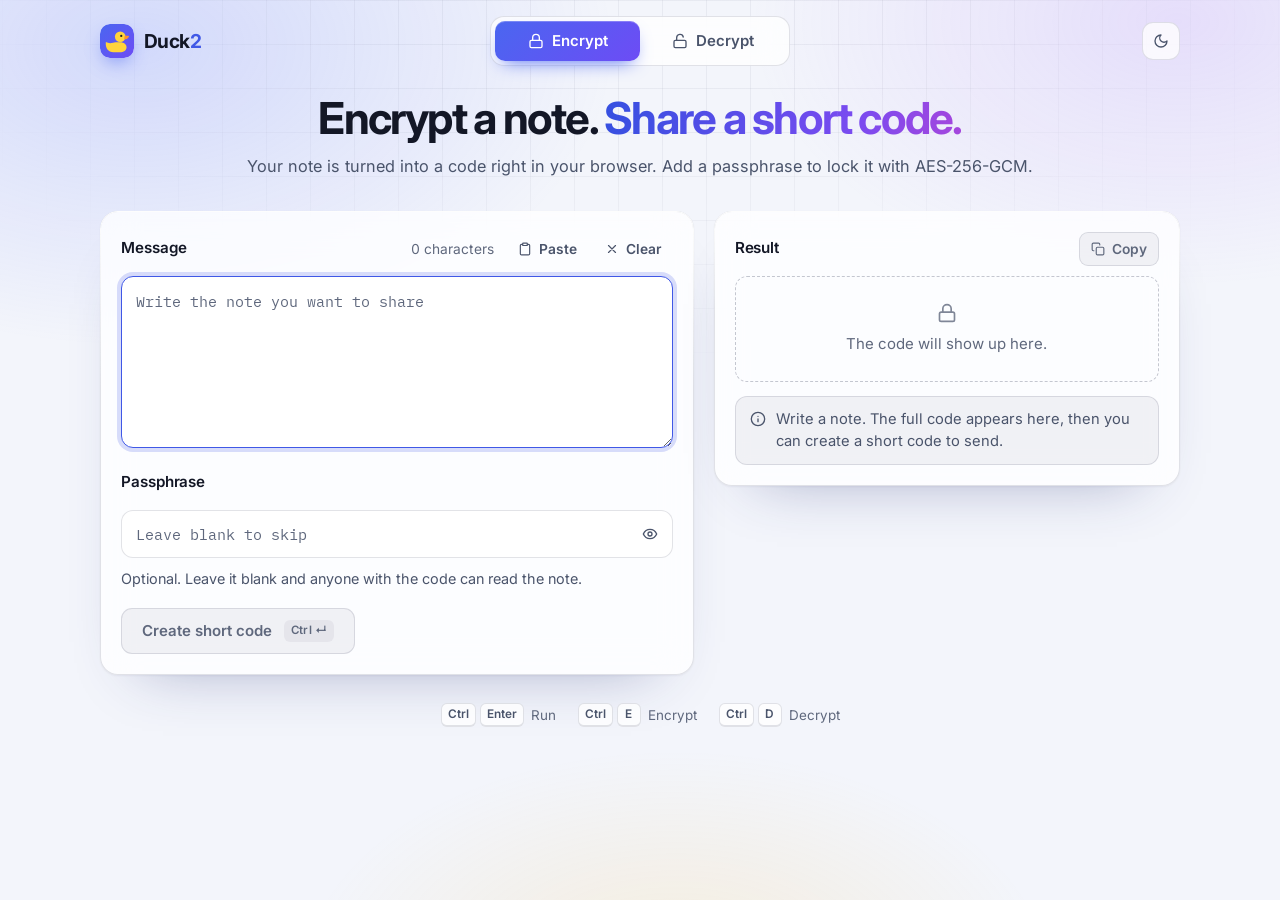
==== commit ec817f5d: "Refresh the Duck2 interface and add share links Visual pass: glass cards over an ambient glow, a duc" ====
--- a/index.html
+++ b/index.html
@@ -5,7 +5,11 @@
     <meta name="viewport" content="width=device-width, initial-scale=1.0" />
     <title>Duck2 — encrypt a note, share a short code</title>
     <meta name="description" content="Encrypt a note in the browser and share it as a short code. Add a passphrase to lock it." />
-    <link rel="icon" href="data:image/svg+xml,%3Csvg xmlns='http://www.w3.org/2000/svg' viewBox='0 0 32 32'%3E%3Crect width='32' height='32' rx='6' fill='%233b5bdb'/%3E%3Ctext x='16' y='21' text-anchor='middle' font-size='13' font-family='sans-serif' fill='white'%3ED2%3C/text%3E%3C/svg%3E" />
+    <meta name="theme-color" content="#080a10" />
+    <link rel="icon" href="data:image/svg+xml,%3Csvg xmlns='http://www.w3.org/2000/svg' viewBox='0 0 32 32'%3E%3Cdefs%3E%3ClinearGradient id='g' x1='0' y1='0' x2='1' y2='1'%3E%3Cstop stop-color='%234a66f0'/%3E%3Cstop offset='1' stop-color='%236d4cf5'/%3E%3C/linearGradient%3E%3C/defs%3E%3Crect width='32' height='32' rx='9' fill='url(%23g)'/%3E%3Ccircle cx='19' cy='12' r='5' fill='%23ffd43b'/%3E%3Cpath d='M5.5 17c2 1.2 4.4 1.3 6.8.7 1.6-.4 3-.5 4.7-.5h2c3.6 0 6 2 6 4.6 0 2.9-2.6 4.7-6.4 4.7h-6c-4.8 0-7.7-3.6-7.1-9.5z' fill='%23ffd43b'/%3E%3Cpath d='M23.2 11h3.3c.7 0 1 .8.6 1.3l-1 1.2c-.5.6-1.2.9-2 .9h-1.4z' fill='%23ff922b'/%3E%3Ccircle cx='20' cy='11.2' r='1.05' fill='%231a1d2b'/%3E%3C/svg%3E" />
+    <link rel="preconnect" href="https://fonts.googleapis.com" />
+    <link rel="preconnect" href="https://fonts.gstatic.com" crossorigin />
+    <link rel="stylesheet" href="https://fonts.googleapis.com/css2?family=IBM+Plex+Mono:wght@400;500;600&family=Inter:wght@400;500;600;700&display=swap" />
     <link rel="stylesheet" href="style.css" />
     <script>
         try {
@@ -18,38 +22,59 @@
 <body>
     <header class="header">
         <div class="brand">
-            <p class="brand-name">Duck2</p>
-            <p class="brand-tag">Encrypt a note in the browser, then share a short code.</p>
+            <svg class="brand-mark" viewBox="0 0 32 32" aria-hidden="true">
+                <defs>
+                    <linearGradient id="duck-bg" x1="0" y1="0" x2="1" y2="1">
+                        <stop stop-color="#4a66f0" />
+                        <stop offset="1" stop-color="#6d4cf5" />
+                    </linearGradient>
+                </defs>
+                <rect width="32" height="32" rx="9" fill="url(#duck-bg)" />
+                <circle cx="19" cy="12" r="5" fill="#ffd43b" />
+                <path d="M5.5 17c2 1.2 4.4 1.3 6.8.7 1.6-.4 3-.5 4.7-.5h2c3.6 0 6 2 6 4.6 0 2.9-2.6 4.7-6.4 4.7h-6c-4.8 0-7.7-3.6-7.1-9.5z" fill="#ffd43b" />
+                <path d="M23.2 11h3.3c.7 0 1 .8.6 1.3l-1 1.2c-.5.6-1.2.9-2 .9h-1.4z" fill="#ff922b" />
+                <circle cx="20" cy="11.2" r="1.05" fill="#1a1d2b" />
+            </svg>
+            <p class="brand-name">Duck<span>2</span></p>
         </div>
-        <div class="header-actions">
-            <div class="segment" role="tablist" aria-label="Mode">
-                <button type="button" class="segment-btn" id="mode-enc" role="tab" aria-selected="true" aria-controls="composer">Encrypt</button>
-                <button type="button" class="segment-btn" id="mode-dec" role="tab" aria-selected="false" aria-controls="composer">Decrypt</button>
-            </div>
-            <button type="button" class="btn" id="btn-theme">Light theme</button>
+        <div class="segment" role="tablist" aria-label="Mode">
+            <button type="button" class="segment-btn" id="mode-enc" role="tab" aria-selected="true" aria-controls="composer" data-icon="lock">Encrypt</button>
+            <button type="button" class="segment-btn" id="mode-dec" role="tab" aria-selected="false" aria-controls="composer" data-icon="unlock">Decrypt</button>
         </div>
+        <button type="button" class="icon-btn" id="btn-theme" aria-label="Switch to light theme" title="Switch to light theme"></button>
     </header>
 
     <main class="wrap">
+        <div class="hero">
+            <h1>Encrypt a note. <em>Share a short code.</em></h1>
+            <p class="brand-tag">Your note is turned into a code right in your browser. Add a passphrase to lock it with AES-256-GCM.</p>
+        </div>
+
         <section class="card" id="composer" aria-labelledby="lbl-input">
             <div class="card-head">
                 <label id="lbl-input" for="input">Message</label>
                 <div class="card-actions">
                     <span class="meta" id="stat-chars">0 characters</span>
-                    <button type="button" class="btn" id="btn-paste">Paste</button>
-                    <button type="button" class="btn" id="btn-clear">Clear</button>
+                    <button type="button" class="btn ghost sm" id="btn-paste" data-icon="paste">Paste</button>
+                    <button type="button" class="btn ghost sm" id="btn-clear" data-icon="clear">Clear</button>
                 </div>
             </div>
-            <textarea id="input" rows="8" placeholder="Write the note you want to share" spellcheck="false" autocomplete="off"></textarea>
+            <textarea id="input" rows="6" placeholder="Write the note you want to share" spellcheck="false" autocomplete="off"></textarea>
 
             <div class="field">
                 <div class="card-head">
                     <label id="lbl-pass" for="pass">Passphrase</label>
+                    <div class="strength" id="strength" aria-live="polite" hidden>
+                        <span class="strength-label" id="strength-label"></span>
+                        <span class="strength-bars" aria-hidden="true"><i></i><i></i><i></i><i></i></span>
+                    </div>
                 </div>
                 <div class="pass-row">
                     <input type="password" id="pass" autocomplete="off" spellcheck="false" placeholder="Leave blank to skip" />
-                    <button type="button" class="btn" id="btn-show-pass" aria-pressed="false">Show</button>
-                    <button type="button" class="btn" id="btn-clear-pass" hidden>Remove</button>
+                    <div class="pass-tools">
+                        <button type="button" class="icon-btn" id="btn-clear-pass" aria-label="Remove passphrase" title="Remove passphrase" hidden></button>
+                        <button type="button" class="icon-btn" id="btn-show-pass" aria-pressed="false" aria-label="Show passphrase" title="Show passphrase"></button>
+                    </div>
                 </div>
                 <p class="hint" id="pass-hint">Optional. Leave it blank and anyone with the code can read the note.</p>
             </div>
@@ -60,28 +85,33 @@
             </div>
         </section>
 
-        <section class="card" aria-labelledby="result-title">
+        <section class="card" id="result" aria-labelledby="result-title">
             <div class="card-head">
                 <h2 id="result-title">Result</h2>
                 <div class="card-actions">
-                    <button type="button" class="btn" id="btn-copy" disabled>Copy</button>
+                    <button type="button" class="btn ghost sm" id="btn-copy-link" data-icon="link" hidden>Copy link</button>
+                    <button type="button" class="btn sm" id="btn-copy" data-icon="copy" disabled>Copy</button>
                 </div>
             </div>
             <p class="empty" id="result-empty">The code will show up here.</p>
-            <p class="short-code" id="short-output" hidden></p>
+            <p class="short-code" id="short-output" title="Click to copy" hidden></p>
             <p class="note" id="short-note" hidden>Anyone with this code can download the note. Short codes expire after about 30 days. Send the passphrase separately if you set one. The full code does not expire.</p>
             <textarea id="output" readonly hidden spellcheck="false" aria-labelledby="result-title"></textarea>
             <details id="full-details" hidden>
                 <summary>Show full code</summary>
                 <textarea id="full-code" readonly spellcheck="false"></textarea>
-                <button type="button" class="btn" id="btn-copy-full">Copy full code</button>
+                <button type="button" class="btn sm" id="btn-copy-full" data-icon="copy">Copy full code</button>
             </details>
             <p class="status" id="stat-status" role="status">Write a note. The full code appears here, then you can create a short code to send.</p>
         </section>
     </main>
 
     <footer class="footer">
-        <p>Ctrl or ⌘ Enter runs the button. Ctrl or ⌘ E switches to Encrypt. Ctrl or ⌘ D switches to Decrypt.</p>
+        <ul class="shortcuts" aria-label="Keyboard shortcuts">
+            <li><kbd class="mod">Ctrl</kbd><kbd>Enter</kbd><span>Run</span></li>
+            <li><kbd class="mod">Ctrl</kbd><kbd>E</kbd><span>Encrypt</span></li>
+            <li><kbd class="mod">Ctrl</kbd><kbd>D</kbd><span>Decrypt</span></li>
+        </ul>
     </footer>
 
     <script src="duck.js"></script>
--- a/style.css
+++ b/style.css
@@ -1,148 +1,402 @@
-@import url("https://fonts.googleapis.com/css2?family=IBM+Plex+Mono:wght@400;500;600&family=Inter:wght@400;500;600&display=swap");
-
+/* ── Tokens ─────────────────────────────── */
 :root {
     color-scheme: dark;
-    --bg: #0f1218;
-    --surface: #171b22;
-    --surface-2: #222833;
-    --border: #3d4658;
-    --text: #f2f4f8;
-    --text-muted: #c5cedb;
-    --primary: #3b5bdb;
-    --primary-hover: #2f4ac0;
-    --danger: #ffc9c9;
-    --danger-bg: #3a2226;
-    --danger-border: #a85a5a;
-    --ok: #c9f5d4;
-    --ok-bg: #1d3326;
-    --ok-border: #3e7a52;
-    --font: Inter, system-ui, sans-serif;
-    --mono: "IBM Plex Mono", ui-monospace, monospace;
+    --bg: #080a10;
+    --surface: rgba(255, 255, 255, 0.04);
+    --surface-2: rgba(255, 255, 255, 0.06);
+    --surface-3: rgba(255, 255, 255, 0.1);
+    --field: rgba(4, 6, 12, 0.5);
+    --border: rgba(255, 255, 255, 0.1);
+    --border-strong: rgba(255, 255, 255, 0.2);
+    --text: #eef1f8;
+    --text-muted: #a7b0c5;
+    --text-faint: #77819a;
+    --primary: #8497ff;
+    --primary-a: #4a66f0;
+    --primary-b: #6d4cf5;
+    --ring: rgba(132, 151, 255, 0.28);
+    --grad-text: linear-gradient(100deg, #93a5ff 0%, #b79bff 55%, #ffd76a 115%);
+    --danger: #ffb3b3;
+    --danger-bg: rgba(255, 92, 92, 0.1);
+    --danger-border: rgba(255, 122, 122, 0.4);
+    --ok: #9cecb8;
+    --ok-bg: rgba(60, 200, 120, 0.1);
+    --ok-border: rgba(72, 200, 128, 0.38);
+    --glow-a: rgba(74, 102, 240, 0.3);
+    --glow-b: rgba(132, 76, 255, 0.22);
+    --glow-c: rgba(255, 212, 59, 0.06);
+    --grid: rgba(255, 255, 255, 0.035);
+    --card-edge: rgba(255, 255, 255, 0.18);
+    --card-shadow: 0 30px 60px -40px rgba(0, 0, 0, 0.9);
+    --radius: 18px;
+    --font: Inter, system-ui, -apple-system, "Segoe UI", sans-serif;
+    --mono: "IBM Plex Mono", ui-monospace, SFMono-Regular, Menlo, monospace;
+
+    --i-lock: url("data:image/svg+xml,%3Csvg xmlns='http://www.w3.org/2000/svg' viewBox='0 0 24 24' fill='none' stroke='%23000' stroke-width='2' stroke-linecap='round' stroke-linejoin='round'%3E%3Crect x='3' y='11' width='18' height='11' rx='2'/%3E%3Cpath d='M7 11V7a5 5 0 0 1 10 0v4'/%3E%3C/svg%3E");
+    --i-unlock: url("data:image/svg+xml,%3Csvg xmlns='http://www.w3.org/2000/svg' viewBox='0 0 24 24' fill='none' stroke='%23000' stroke-width='2' stroke-linecap='round' stroke-linejoin='round'%3E%3Crect x='3' y='11' width='18' height='11' rx='2'/%3E%3Cpath d='M7 11V7a5 5 0 0 1 9.9-1'/%3E%3C/svg%3E");
+    --i-copy: url("data:image/svg+xml,%3Csvg xmlns='http://www.w3.org/2000/svg' viewBox='0 0 24 24' fill='none' stroke='%23000' stroke-width='2' stroke-linecap='round' stroke-linejoin='round'%3E%3Crect x='9' y='9' width='13' height='13' rx='2'/%3E%3Cpath d='M5 15H4a2 2 0 0 1-2-2V4a2 2 0 0 1 2-2h9a2 2 0 0 1 2 2v1'/%3E%3C/svg%3E");
+    --i-check: url("data:image/svg+xml,%3Csvg xmlns='http://www.w3.org/2000/svg' viewBox='0 0 24 24' fill='none' stroke='%23000' stroke-width='2.4' stroke-linecap='round' stroke-linejoin='round'%3E%3Cpath d='M20 6 9 17l-5-5'/%3E%3C/svg%3E");
+    --i-paste: url("data:image/svg+xml,%3Csvg xmlns='http://www.w3.org/2000/svg' viewBox='0 0 24 24' fill='none' stroke='%23000' stroke-width='2' stroke-linecap='round' stroke-linejoin='round'%3E%3Crect x='8' y='2' width='8' height='4' rx='1'/%3E%3Cpath d='M16 4h2a2 2 0 0 1 2 2v14a2 2 0 0 1-2 2H6a2 2 0 0 1-2-2V6a2 2 0 0 1 2-2h2'/%3E%3C/svg%3E");
+    --i-x: url("data:image/svg+xml,%3Csvg xmlns='http://www.w3.org/2000/svg' viewBox='0 0 24 24' fill='none' stroke='%23000' stroke-width='2' stroke-linecap='round' stroke-linejoin='round'%3E%3Cpath d='M18 6 6 18M6 6l12 12'/%3E%3C/svg%3E");
+    --i-link: url("data:image/svg+xml,%3Csvg xmlns='http://www.w3.org/2000/svg' viewBox='0 0 24 24' fill='none' stroke='%23000' stroke-width='2' stroke-linecap='round' stroke-linejoin='round'%3E%3Cpath d='M10 13a5 5 0 0 0 7.54.54l3-3a5 5 0 0 0-7.07-7.07l-1.72 1.71'/%3E%3Cpath d='M14 11a5 5 0 0 0-7.54-.54l-3 3a5 5 0 0 0 7.07 7.07l1.71-1.71'/%3E%3C/svg%3E");
+    --i-eye: url("data:image/svg+xml,%3Csvg xmlns='http://www.w3.org/2000/svg' viewBox='0 0 24 24' fill='none' stroke='%23000' stroke-width='2' stroke-linecap='round' stroke-linejoin='round'%3E%3Cpath d='M2 12s3-7 10-7 10 7 10 7-3 7-10 7-10-7-10-7Z'/%3E%3Ccircle cx='12' cy='12' r='3'/%3E%3C/svg%3E");
+    --i-eye-off: url("data:image/svg+xml,%3Csvg xmlns='http://www.w3.org/2000/svg' viewBox='0 0 24 24' fill='none' stroke='%23000' stroke-width='2' stroke-linecap='round' stroke-linejoin='round'%3E%3Cpath d='M9.88 9.88a3 3 0 1 0 4.24 4.24'/%3E%3Cpath d='M10.73 5.08A10.43 10.43 0 0 1 12 5c7 0 10 7 10 7a13.16 13.16 0 0 1-1.67 2.68'/%3E%3Cpath d='M6.61 6.61A13.53 13.53 0 0 0 2 12s3 7 10 7a9.74 9.74 0 0 0 5.39-1.61'/%3E%3Cpath d='M2 2l20 20'/%3E%3C/svg%3E");
+    --i-sun: url("data:image/svg+xml,%3Csvg xmlns='http://www.w3.org/2000/svg' viewBox='0 0 24 24' fill='none' stroke='%23000' stroke-width='2' stroke-linecap='round' stroke-linejoin='round'%3E%3Ccircle cx='12' cy='12' r='4'/%3E%3Cpath d='M12 2v2M12 20v2M4.93 4.93l1.41 1.41M17.66 17.66l1.41 1.41M2 12h2M20 12h2M6.34 17.66l-1.41 1.41M19.07 4.93l-1.41 1.41'/%3E%3C/svg%3E");
+    --i-moon: url("data:image/svg+xml,%3Csvg xmlns='http://www.w3.org/2000/svg' viewBox='0 0 24 24' fill='none' stroke='%23000' stroke-width='2' stroke-linecap='round' stroke-linejoin='round'%3E%3Cpath d='M12 3a6 6 0 0 0 9 9 9 9 0 1 1-9-9Z'/%3E%3C/svg%3E");
+    --i-info: url("data:image/svg+xml,%3Csvg xmlns='http://www.w3.org/2000/svg' viewBox='0 0 24 24' fill='none' stroke='%23000' stroke-width='2' stroke-linecap='round' stroke-linejoin='round'%3E%3Ccircle cx='12' cy='12' r='10'/%3E%3Cpath d='M12 16v-4M12 8h.01'/%3E%3C/svg%3E");
+    --i-ok: url("data:image/svg+xml,%3Csvg xmlns='http://www.w3.org/2000/svg' viewBox='0 0 24 24' fill='none' stroke='%23000' stroke-width='2' stroke-linecap='round' stroke-linejoin='round'%3E%3Ccircle cx='12' cy='12' r='10'/%3E%3Cpath d='m9 12 2 2 4-4'/%3E%3C/svg%3E");
+    --i-alert: url("data:image/svg+xml,%3Csvg xmlns='http://www.w3.org/2000/svg' viewBox='0 0 24 24' fill='none' stroke='%23000' stroke-width='2' stroke-linecap='round' stroke-linejoin='round'%3E%3Ccircle cx='12' cy='12' r='10'/%3E%3Cpath d='M12 8v4M12 16h.01'/%3E%3C/svg%3E");
+    --i-chevron: url("data:image/svg+xml,%3Csvg xmlns='http://www.w3.org/2000/svg' viewBox='0 0 24 24' fill='none' stroke='%23000' stroke-width='2' stroke-linecap='round' stroke-linejoin='round'%3E%3Cpath d='m9 18 6-6-6-6'/%3E%3C/svg%3E");
 }
 
 html.light {
     color-scheme: light;
-    --bg: #f3f5f9;
-    --surface: #ffffff;
-    --surface-2: #eef1f6;
-    --border: #c5cedb;
-    --text: #161a22;
-    --text-muted: #3d4658;
-    --primary: #2f4ac4;
-    --primary-hover: #243da8;
-    --danger: #8f1d1d;
-    --danger-bg: #fff1f1;
-    --danger-border: #e3aaaa;
-    --ok: #0d5c2e;
-    --ok-bg: #eefbf3;
-    --ok-border: #b7e0c4;
-}
-
+    --bg: #f3f5fb;
+    --surface: rgba(255, 255, 255, 0.78);
+    --surface-2: rgba(20, 28, 60, 0.05);
+    --surface-3: rgba(20, 28, 60, 0.09);
+    --field: #ffffff;
+    --border: rgba(20, 28, 60, 0.12);
+    --border-strong: rgba(20, 28, 60, 0.24);
+    --text: #131726;
+    --text-muted: #4a546b;
+    --text-faint: #5f687d;
+    --primary: #4058e6;
+    --ring: rgba(64, 88, 230, 0.2);
+    --grad-text: linear-gradient(100deg, #3550e0 0%, #7a4bf0 70%, #a646dc 100%);
+    --danger: #9b1c1c;
+    --danger-bg: #fff0f0;
+    --danger-border: #f1b5b5;
+    --ok: #0a6431;
+    --ok-bg: #eafaf0;
+    --ok-border: #aee0c1;
+    --glow-a: rgba(96, 120, 255, 0.22);
+    --glow-b: rgba(168, 120, 255, 0.18);
+    --glow-c: rgba(255, 196, 60, 0.16);
+    --grid: rgba(20, 28, 60, 0.05);
+    --card-edge: rgba(255, 255, 255, 0.95);
+    --card-shadow: 0 1px 2px rgba(20, 28, 60, 0.05), 0 30px 60px -42px rgba(40, 50, 120, 0.45);
+}
+
+/* ── Base ───────────────────────────────── */
 * { box-sizing: border-box; }
-html, body { min-height: 100%; }
+html {
+    background: var(--bg);
+    -webkit-text-size-adjust: 100%;
+}
 body {
     margin: 0;
+    min-height: 100vh;
+    min-height: 100dvh;
     font-family: var(--font);
-    font-size: 16px;
+    font-size: 15px;
     line-height: 1.5;
-    background: var(--bg);
     color: var(--text);
+    -webkit-font-smoothing: antialiased;
+    -moz-osx-font-smoothing: grayscale;
+}
+/* Ambient glow and a faint grid, both behind the page. */
+body::before, body::after {
+    content: "";
+    position: fixed;
+    z-index: -1;
+    pointer-events: none;
+}
+body::before {
+    inset: -20%;
+    background:
+        radial-gradient(38% 34% at 22% 18%, var(--glow-a), transparent 70%),
+        radial-gradient(34% 30% at 80% 16%, var(--glow-b), transparent 70%),
+        radial-gradient(30% 26% at 52% 92%, var(--glow-c), transparent 70%);
+    animation: drift 26s ease-in-out infinite alternate;
+}
+body::after {
+    inset: 0;
+    background-image:
+        linear-gradient(var(--grid) 1px, transparent 1px),
+        linear-gradient(90deg, var(--grid) 1px, transparent 1px);
+    background-size: 44px 44px;
+    background-position: center top;
+    -webkit-mask-image: radial-gradient(ellipse 75% 60% at 50% 0%, #000 25%, transparent 75%);
+    mask-image: radial-gradient(ellipse 75% 60% at 50% 0%, #000 25%, transparent 75%);
 }
 [hidden] { display: none !important; }
+button, input, textarea { font: inherit; color: inherit; }
+button { -webkit-tap-highlight-color: transparent; }
 :focus-visible {
     outline: 2px solid var(--primary);
     outline-offset: 2px;
 }
-button, input, textarea { font: inherit; color: inherit; }
-
+::selection { background: rgba(109, 76, 245, 0.35); }
+
+[data-icon]::before, .icon-btn::before, .status::before, .empty::before, details summary::before {
+    content: "";
+    flex: none;
+    width: 16px;
+    height: 16px;
+    background: currentColor;
+    -webkit-mask: var(--icon) center / contain no-repeat;
+    mask: var(--icon) center / contain no-repeat;
+}
+[data-icon="lock"] { --icon: var(--i-lock); }
+[data-icon="unlock"] { --icon: var(--i-unlock); }
+[data-icon="copy"] { --icon: var(--i-copy); }
+[data-icon="paste"] { --icon: var(--i-paste); }
+[data-icon="clear"] { --icon: var(--i-x); }
+[data-icon="link"] { --icon: var(--i-link); }
+
+/* ── Layout ─────────────────────────────── */
 .header, .wrap, .footer {
-    width: min(760px, calc(100% - 32px));
+    width: min(720px, calc(100% - 32px));
     margin-inline: auto;
 }
 .header {
-    display: flex;
-    flex-wrap: wrap;
-    align-items: flex-end;
-    justify-content: space-between;
+    display: grid;
+    grid-template-columns: 1fr auto 1fr;
+    align-items: center;
     gap: 16px;
-    padding: 28px 0 8px;
+    padding: 16px 0 0;
+}
+#btn-theme { justify-self: end; }
+.brand {
+    display: flex;
+    align-items: center;
+    gap: 10px;
+}
+.brand-mark {
+    width: 34px;
+    height: 34px;
+    border-radius: 10px;
+    box-shadow: 0 8px 20px -8px var(--primary-a);
 }
 .brand-name {
     margin: 0;
-    font-size: 1.5rem;
-    font-weight: 650;
-    letter-spacing: -0.02em;
+    font-size: 1.2rem;
+    font-weight: 700;
+    letter-spacing: -0.03em;
+}
+.brand-name span { color: var(--primary); }
+
+.hero {
+    padding: 28px 0 12px;
+    text-align: center;
+}
+.hero h1 {
+    margin: 0;
+    font-size: clamp(1.8rem, 3.6vw + 1rem, 2.75rem);
+    font-weight: 700;
+    line-height: 1.1;
+    letter-spacing: -0.04em;
+    text-wrap: balance;
+}
+.hero h1 em {
+    font-style: normal;
+    background: var(--grad-text);
+    -webkit-background-clip: text;
+    background-clip: text;
+    color: transparent;
 }
 .brand-tag {
-    margin: 4px 0 0;
-    max-width: 42rem;
-    color: var(--text-muted);
-}
-.header-actions {
-    display: flex;
-    flex-wrap: wrap;
+    margin: 12px auto 0;
+    color: var(--text-muted);
+    font-size: 1.02rem;
+    text-wrap: balance;
+}
+
+.wrap {
+    display: flex;
+    flex-direction: column;
+    gap: 16px;
+    padding-bottom: 8px;
+}
+
+/* ── Mode switch ────────────────────────── */
+.segment {
+    position: relative;
+    display: grid;
+    grid-template-columns: 1fr 1fr;
+    width: 300px;
+    padding: 4px;
+    border: 1px solid var(--border);
+    border-radius: 14px;
+    background: var(--surface);
+    -webkit-backdrop-filter: blur(14px);
+    backdrop-filter: blur(14px);
+}
+.segment::before {
+    content: "";
+    position: absolute;
+    top: 4px;
+    bottom: 4px;
+    left: 4px;
+    width: calc(50% - 4px);
+    border-radius: 10px;
+    background: linear-gradient(135deg, var(--primary-a), var(--primary-b));
+    box-shadow: 0 8px 18px -8px var(--primary-a), inset 0 1px 0 rgba(255, 255, 255, 0.24);
+    transition: transform 0.34s cubic-bezier(0.3, 0.8, 0.2, 1);
+}
+html[data-mode="decrypt"] .segment::before { transform: translateX(100%); }
+.segment-btn {
+    position: relative;
+    display: flex;
+    align-items: center;
+    justify-content: center;
     gap: 8px;
-    align-items: center;
-}
-
-.segment {
-    display: flex;
-    padding: 3px;
-    border: 1px solid var(--border);
-    border-radius: 10px;
-    background: var(--surface);
-}
-.segment-btn {
     min-height: 40px;
     padding: 0 16px;
     border: 0;
-    border-radius: 8px;
-    background: transparent;
-    color: var(--text);
+    border-radius: 10px;
+    background: none;
+    color: var(--text-muted);
     font-weight: 600;
     cursor: pointer;
-}
-.segment-btn[aria-selected="true"] {
-    background: var(--primary);
-    color: #fff;
-}
-.segment-btn[aria-selected="false"]:hover { background: var(--surface-2); }
-
+    transition: color 0.2s;
+}
+.segment-btn[aria-selected="true"] { color: #fff; }
+.segment-btn[aria-selected="false"]:hover { color: var(--text); }
+
+/* ── Buttons ────────────────────────────── */
 .btn {
-    min-height: 40px;
-    padding: 0 14px;
+    display: inline-flex;
+    align-items: center;
+    justify-content: center;
+    gap: 8px;
+    min-height: 42px;
+    padding: 0 16px;
     border: 1px solid var(--border);
-    border-radius: 8px;
+    border-radius: 11px;
     background: var(--surface-2);
     color: var(--text);
+    font-size: 0.94rem;
     font-weight: 600;
+    white-space: nowrap;
     cursor: pointer;
-}
-.btn:hover { border-color: var(--text-muted); }
+    transition: background-color 0.15s, border-color 0.15s, color 0.15s, box-shadow 0.2s, filter 0.15s, transform 0.08s;
+}
+.btn:hover:not(:disabled) {
+    border-color: var(--border-strong);
+    background: var(--surface-3);
+}
+.btn:active:not(:disabled) { transform: translateY(1px) scale(0.985); }
 .btn:disabled {
+    color: var(--text-faint);
+    cursor: not-allowed;
+}
+.btn.sm {
+    min-height: 34px;
+    padding: 0 11px;
+    border-radius: 9px;
+    font-size: 0.86rem;
+    gap: 7px;
+}
+.btn.sm::before {
+    width: 14px;
+    height: 14px;
+}
+.btn.ghost {
+    border-color: transparent;
+    background: transparent;
+    color: var(--text-muted);
+}
+.btn.ghost:hover:not(:disabled) {
+    border-color: transparent;
     background: var(--surface-2);
-    color: var(--text-muted);
+    color: var(--text);
+}
+.btn.done, .btn.ghost.done { color: var(--ok); }
+.btn.done::before { --icon: var(--i-check); }
+
+.btn.primary {
+    min-height: 46px;
+    padding: 0 20px;
+    border-color: transparent;
+    background: linear-gradient(135deg, var(--primary-a), var(--primary-b));
+    color: #fff;
+    box-shadow: 0 12px 26px -12px var(--primary-a), inset 0 1px 0 rgba(255, 255, 255, 0.26);
+}
+.btn.primary:hover:not(:disabled) {
+    border-color: transparent;
+    background: linear-gradient(135deg, var(--primary-a), var(--primary-b));
+    filter: brightness(1.1);
+    box-shadow: 0 16px 32px -12px var(--primary-a), inset 0 1px 0 rgba(255, 255, 255, 0.26);
+}
+.btn.primary:disabled {
     border-color: var(--border);
-    cursor: not-allowed;
-}
-.btn.primary {
-    background: var(--primary);
-    border-color: var(--primary);
-    color: #fff;
-}
-.btn.primary:hover:not(:disabled) { background: var(--primary-hover); }
-.btn.primary:disabled {
     background: var(--surface-2);
-    border-color: var(--border);
-    color: var(--text-muted);
-}
-
-.wrap { display: flex; flex-direction: column; gap: 16px; padding-bottom: 24px; }
+    color: var(--text-faint);
+    box-shadow: none;
+}
+.btn.primary[data-busy="1"]::before {
+    content: "";
+    width: 14px;
+    height: 14px;
+    border: 2px solid rgba(255, 255, 255, 0.35);
+    border-top-color: #fff;
+    border-radius: 50%;
+    animation: spin 0.7s linear infinite;
+}
+/* Shortcut hint, filled in by duck.js for the current platform. */
+.btn.primary[data-kbd]::after {
+    content: attr(data-kbd);
+    margin-left: 4px;
+    padding: 2px 7px;
+    border-radius: 6px;
+    background: rgba(255, 255, 255, 0.16);
+    font-size: 0.72rem;
+    font-weight: 600;
+    letter-spacing: 0.02em;
+}
+.btn.primary[data-kbd]:disabled::after { background: var(--surface-2); }
+
+.icon-btn {
+    display: inline-grid;
+    place-items: center;
+    flex: none;
+    width: 38px;
+    height: 38px;
+    padding: 0;
+    border: 1px solid var(--border);
+    border-radius: 11px;
+    background: var(--surface);
+    color: var(--text-muted);
+    cursor: pointer;
+    transition: background-color 0.15s, border-color 0.15s, color 0.15s, transform 0.08s;
+}
+.icon-btn:hover {
+    border-color: var(--border-strong);
+    background: var(--surface-3);
+    color: var(--text);
+}
+.icon-btn:active { transform: scale(0.94); }
+#btn-theme { --icon: var(--i-sun); }
+html.light #btn-theme { --icon: var(--i-moon); }
+#btn-show-pass { --icon: var(--i-eye); }
+#btn-show-pass[aria-pressed="true"] { --icon: var(--i-eye-off); }
+#btn-clear-pass { --icon: var(--i-x); }
+
+/* ── Cards ──────────────────────────────── */
 .card {
+    position: relative;
+    padding: 20px;
+    border: 1px solid var(--border);
+    border-radius: var(--radius);
     background: var(--surface);
-    border: 1px solid var(--border);
-    border-radius: 12px;
-    padding: 16px;
+    box-shadow: var(--card-shadow);
+    -webkit-backdrop-filter: blur(18px) saturate(140%);
+    backdrop-filter: blur(18px) saturate(140%);
+}
+/* Light catching the top edge. */
+.card::before, .short-code::before {
+    content: "";
+    position: absolute;
+    inset: -1px;
+    padding: 1px;
+    border-radius: inherit;
+    background: linear-gradient(180deg, var(--card-edge), transparent 38%);
+    -webkit-mask: linear-gradient(#000 0 0) content-box, linear-gradient(#000 0 0);
+    -webkit-mask-composite: xor;
+    mask-composite: exclude;
+    pointer-events: none;
 }
 .card-head {
     display: flex;
@@ -150,115 +404,375 @@
     align-items: center;
     justify-content: space-between;
     gap: 8px;
-    margin-bottom: 8px;
+    min-height: 34px;
+    margin-bottom: 10px;
 }
 .card-head label, .card-head h2 {
     margin: 0;
-    font-size: 1rem;
-    font-weight: 650;
-}
-.card-actions { display: flex; flex-wrap: wrap; align-items: center; gap: 8px; }
-.meta { color: var(--text-muted); font-size: 0.95rem; }
-
+    font-size: 0.95rem;
+    font-weight: 600;
+    letter-spacing: -0.005em;
+}
+.card-actions {
+    display: flex;
+    flex-wrap: wrap;
+    align-items: center;
+    gap: 4px;
+}
+.meta {
+    margin-right: 8px;
+    color: var(--text-faint);
+    font-size: 0.86rem;
+    font-variant-numeric: tabular-nums;
+}
+
+/* ── Fields ─────────────────────────────── */
 textarea, .pass-row input {
     width: 100%;
     border: 1px solid var(--border);
-    border-radius: 10px;
-    background: var(--surface-2);
+    border-radius: 12px;
+    background: var(--field);
     color: var(--text);
-    padding: 12px;
+    padding: 12px 14px;
+    transition: border-color 0.15s, box-shadow 0.15s;
 }
 textarea {
     display: block;
     resize: vertical;
     min-height: 160px;
     font-family: var(--mono);
-    font-size: 1rem;
-    line-height: 1.55;
-}
-#output, #full-code { min-height: 72px; resize: none; overflow: hidden; }
+    font-size: 0.95rem;
+    line-height: 1.6;
+}
+textarea:hover, .pass-row input:hover { border-color: var(--border-strong); }
+textarea:focus, .pass-row input:focus {
+    outline: none;
+    border-color: var(--primary);
+    box-shadow: 0 0 0 4px var(--ring);
+}
+#output, #full-code {
+    min-height: 72px;
+    resize: none;
+    overflow: hidden;
+}
+/* Codes have no word boundaries worth keeping, so fill each line. */
+html[data-mode="encrypt"] #output, #full-code { word-break: break-all; }
+#output:not([hidden]) { animation: reveal 0.35s ease both; }
 textarea[readonly] { cursor: text; opacity: 1; }
-textarea::placeholder, input::placeholder { color: var(--text-muted); }
-
-.field { margin-top: 16px; }
-.pass-row { display: flex; gap: 8px; align-items: center; }
+textarea::placeholder, input::placeholder { color: var(--text-faint); opacity: 1; }
+
+.field { margin-top: 18px; }
+.pass-row { position: relative; }
 .pass-row input {
-    flex: 1;
-    min-width: 0;
-    min-height: 40px;
+    min-height: 46px;
+    padding-right: 86px;
     font-family: var(--mono);
-}
-.pass-row input.err { border-color: var(--danger-border); background: var(--danger-bg); }
-.hint, .note, .footer p {
-    margin: 8px 0 0;
-    color: var(--text-muted);
-}
-.actions { display: flex; flex-wrap: wrap; gap: 8px; margin-top: 16px; }
-
+    font-size: 0.95rem;
+}
+.pass-row input.err {
+    border-color: var(--danger-border);
+    background: var(--danger-bg);
+    animation: shake 0.3s ease;
+}
+.pass-row input.err:focus { box-shadow: 0 0 0 4px var(--danger-bg); }
+.pass-tools {
+    position: absolute;
+    top: 50%;
+    right: 5px;
+    display: flex;
+    gap: 2px;
+    transform: translateY(-50%);
+}
+.pass-tools .icon-btn {
+    width: 36px;
+    height: 36px;
+    border-color: transparent;
+    background: transparent;
+}
+.pass-tools .icon-btn:hover { background: var(--surface-2); }
+
+.strength {
+    display: flex;
+    align-items: center;
+    gap: 10px;
+}
+.strength-label {
+    color: var(--text-muted);
+    font-size: 0.84rem;
+    font-weight: 500;
+}
+.strength-bars {
+    display: grid;
+    grid-template-columns: repeat(4, 22px);
+    gap: 4px;
+}
+.strength-bars i {
+    height: 4px;
+    border-radius: 4px;
+    background: var(--surface-3);
+    transition: background-color 0.25s;
+}
+.strength[data-level="1"] i:nth-child(-n+1) { background: #ff6b6b; }
+.strength[data-level="2"] i:nth-child(-n+2) { background: #ffa94d; }
+.strength[data-level="3"] i:nth-child(-n+3) { background: #a9d63a; }
+.strength[data-level="4"] i { background: #40c976; }
+
+.hint, .note {
+    margin: 10px 0 0;
+    color: var(--text-muted);
+    font-size: 0.9rem;
+}
+.actions {
+    display: flex;
+    flex-wrap: wrap;
+    gap: 10px;
+    margin-top: 18px;
+}
+
+/* ── Result ─────────────────────────────── */
 .empty {
+    display: flex;
+    flex-direction: column;
+    align-items: center;
+    gap: 10px;
     margin: 0;
-    padding: 20px 12px;
-    border: 1px dashed var(--border);
-    border-radius: 10px;
-    color: var(--text-muted);
+    padding: 26px 16px;
+    border: 1px dashed var(--border-strong);
+    border-radius: 12px;
+    color: var(--text-faint);
     text-align: center;
 }
+.empty::before {
+    --icon: var(--i-lock);
+    width: 20px;
+    height: 20px;
+    opacity: 0.8;
+}
+html[data-mode="decrypt"] .empty::before { --icon: var(--i-unlock); }
+
 .short-code {
+    position: relative;
     margin: 0;
-    padding: 18px 12px;
-    border-radius: 10px;
-    background: var(--surface-2);
+    padding: 26px 16px 22px;
     border: 1px solid var(--border);
+    border-radius: 14px;
+    background:
+        radial-gradient(120% 150% at 50% -20%, var(--glow-a), transparent 62%),
+        var(--field);
     font-family: var(--mono);
-    font-size: 1.75rem;
+    font-size: clamp(1.5rem, 5vw, 2.1rem);
     font-weight: 600;
-    letter-spacing: 0.04em;
+    line-height: 1.3;
+    letter-spacing: 0.06em;
     text-align: center;
     overflow-wrap: anywhere;
     user-select: all;
-}
-details { margin-top: 12px; }
+    cursor: copy;
+    transition: border-color 0.15s;
+}
+.short-code:not([hidden]) { animation: pop 0.5s cubic-bezier(0.2, 0.9, 0.3, 1.2) both; }
+.short-code:hover { border-color: var(--border-strong); }
+.short-code::before { background: linear-gradient(180deg, var(--primary), transparent 55%); }
+.short-code::after {
+    content: "Click to copy";
+    display: block;
+    margin-top: 8px;
+    color: var(--text-faint);
+    font-family: var(--font);
+    font-size: 0.76rem;
+    font-weight: 500;
+    letter-spacing: 0.01em;
+}
+#result:has(#btn-copy.done) .short-code::after {
+    content: "Copied";
+    color: var(--ok);
+}
+
+details {
+    margin-top: 14px;
+    border-top: 1px solid var(--border);
+}
 details summary {
-    min-height: 40px;
-    display: flex;
-    align-items: center;
-    font-weight: 650;
+    display: flex;
+    align-items: center;
+    gap: 6px;
+    min-height: 44px;
+    color: var(--text-muted);
+    font-size: 0.92rem;
+    font-weight: 600;
+    list-style: none;
     cursor: pointer;
-}
-details textarea { margin-top: 8px; }
-details .btn { margin-top: 8px; }
+    transition: color 0.15s;
+}
+details summary::-webkit-details-marker { display: none; }
+details summary:hover { color: var(--text); }
+details summary::before {
+    --icon: var(--i-chevron);
+    transition: transform 0.2s;
+}
+details[open] summary::before { transform: rotate(90deg); }
+details .btn { margin-top: 10px; }
 
 .status {
-    margin: 12px 0 0;
-    padding: 10px 12px;
-    border-radius: 8px;
+    display: flex;
+    align-items: flex-start;
+    gap: 10px;
+    margin: 14px 0 0;
+    padding: 11px 14px;
+    border: 1px solid var(--border);
+    border-radius: 12px;
     background: var(--surface-2);
+    color: var(--text-muted);
+    font-size: 0.92rem;
+    transition: background-color 0.2s, border-color 0.2s, color 0.2s;
+}
+.status::before {
+    --icon: var(--i-info);
+    margin-top: 2.5px;
+}
+.status.ok {
+    border-color: var(--ok-border);
+    background: var(--ok-bg);
+    color: var(--ok);
+}
+.status.ok::before { --icon: var(--i-ok); }
+.status.error {
+    border-color: var(--danger-border);
+    background: var(--danger-bg);
+    color: var(--danger);
+}
+.status.error::before { --icon: var(--i-alert); }
+.status.busy::before {
+    width: 12px;
+    height: 12px;
+    border: 2px solid var(--border-strong);
+    border-top-color: var(--primary);
+    border-radius: 50%;
+    background: none;
+    -webkit-mask: none;
+    mask: none;
+    animation: spin 0.7s linear infinite;
+}
+
+/* ── Footer ─────────────────────────────── */
+.footer { padding: 20px 0 36px; }
+.shortcuts {
+    display: flex;
+    flex-wrap: wrap;
+    justify-content: center;
+    gap: 8px 22px;
+    margin: 0;
+    padding: 0;
+    list-style: none;
+    color: var(--text-faint);
+    font-size: 0.84rem;
+}
+.shortcuts li {
+    display: flex;
+    align-items: center;
+    gap: 4px;
+}
+.shortcuts span { margin-left: 3px; }
+kbd {
+    min-width: 24px;
+    padding: 2px 6px;
     border: 1px solid var(--border);
-    color: var(--text);
-}
-.status.error {
-    background: var(--danger-bg);
-    border-color: var(--danger-border);
-    color: var(--danger);
-}
-.status.ok {
-    background: var(--ok-bg);
-    border-color: var(--ok-border);
-    color: var(--ok);
-}
-html.light .status.ok { color: var(--ok); }
-html.light .status.error { color: var(--danger); }
-
-.footer { padding-bottom: 32px; }
-
+    border-bottom-width: 2px;
+    border-radius: 6px;
+    background: var(--surface);
+    color: var(--text-muted);
+    font-family: var(--font);
+    font-size: 0.74rem;
+    font-weight: 600;
+    line-height: 1.4;
+    text-align: center;
+}
+
+/* ── Motion ─────────────────────────────── */
+.hero, .card, .footer { animation: rise 0.6s cubic-bezier(0.2, 0.8, 0.2, 1) both; }
+.card { animation-delay: 0.06s; }
+.card + .card { animation-delay: 0.12s; }
+.footer { animation-delay: 0.18s; }
+
+@keyframes rise { from { opacity: 0; transform: translateY(10px); } }
+@keyframes reveal { from { opacity: 0; transform: translateY(4px); } }
+@keyframes pop { from { opacity: 0; transform: translateY(6px) scale(0.97); } }
+@keyframes spin { to { transform: rotate(360deg); } }
+@keyframes drift { to { transform: translate3d(3%, 2%, 0) rotate(4deg); } }
+@keyframes shake {
+    25% { transform: translateX(-4px); }
+    75% { transform: translateX(4px); }
+}
+
+@media (prefers-reduced-motion: reduce) {
+    *, *::before, *::after {
+        animation-duration: 0.001ms !important;
+        animation-iteration-count: 1 !important;
+        transition-duration: 0.001ms !important;
+    }
+}
+
+/* ── Wide screens: note and result side by side ── */
+@media (min-width: 1000px) {
+    .header, .wrap, .footer { width: min(1080px, calc(100% - 64px)); }
+    .wrap {
+        display: grid;
+        grid-template-columns: minmax(0, 1.12fr) minmax(0, 0.88fr);
+        gap: 20px;
+        align-items: start;
+    }
+    .hero { grid-column: 1 / -1; }
+    #result {
+        position: sticky;
+        top: 20px;
+    }
+}
+
+/* ── Small screens and touch ────────────── */
 @media (max-width: 640px) {
-    .header, .wrap, .footer { width: min(760px, calc(100% - 24px)); }
-    .header-actions, .segment, .actions { width: 100%; }
-    .segment-btn { flex: 1; }
+    .header, .wrap, .footer { width: calc(100% - 24px); }
+    .header {
+        grid-template-columns: 1fr auto;
+        row-gap: 14px;
+    }
+    .segment {
+        grid-column: 1 / -1;
+        grid-row: 2;
+        width: 100%;
+    }
+    .hero { padding: 22px 0 6px; }
+    .brand-tag { font-size: 0.98rem; }
+    .card { padding: 16px; }
+    /* One row always, so the toolbar never jumps while typing:
+       the character count gives way before anything wraps. */
+    .card-head, .card-actions { flex-wrap: nowrap; }
+    .card-head label, .card-head h2 { flex: none; }
+    .card-actions { min-width: 0; }
+    .card-actions .btn.sm { padding: 0 8px; }
+    .meta {
+        min-width: 0;
+        margin-right: 4px;
+        overflow: hidden;
+        white-space: nowrap;
+        text-overflow: ellipsis;
+    }
     .actions { flex-direction: column; }
     .actions .btn { width: 100%; }
-    .pass-row { flex-wrap: wrap; }
-    .pass-row input { flex: 1 0 100%; }
-    .card-actions .btn { min-height: 40px; }
+    /* 16px keeps iOS from zooming the page when a field is focused. */
     textarea, .pass-row input { font-size: 16px; }
 }
+@media (max-width: 380px) {
+    .card-actions .btn.ghost::before { display: none; }
+}
+@media (max-width: 350px) {
+    .meta { display: none; }
+}
+@media (hover: none) and (pointer: coarse) {
+    .btn.sm { min-height: 40px; }
+    .pass-tools .icon-btn { width: 40px; height: 40px; }
+    .pass-row input { padding-right: 94px; }
+    .shortcuts { display: none; }
+    .btn.primary[data-kbd]::after { display: none; }
+    .short-code::after { content: "Tap to copy"; }
+    #result:has(#btn-copy.done) .short-code::after { content: "Copied"; }
+}
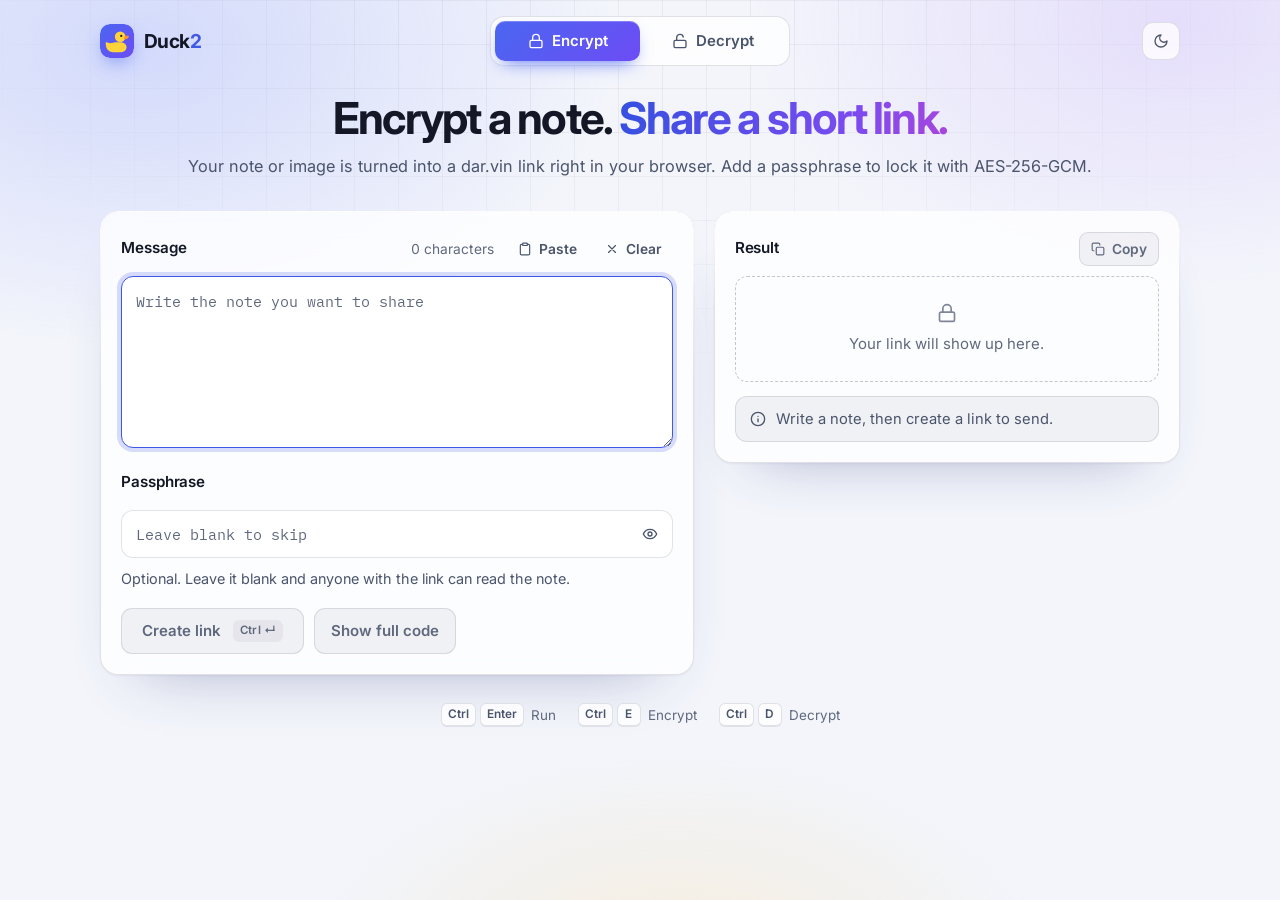
==== commit c56e42d5: "Share notes and images as dar.vin links, with Imgur image hosting - Notes now travel inside the link" ====
--- a/index.html
+++ b/index.html
@@ -3,8 +3,8 @@
 <head>
     <meta charset="UTF-8" />
     <meta name="viewport" content="width=device-width, initial-scale=1.0" />
-    <title>Duck2 — encrypt a note, share a short code</title>
-    <meta name="description" content="Encrypt a note in the browser and share it as a short code. Add a passphrase to lock it." />
+    <title>Duck2 — encrypt a note, share a short link</title>
+    <meta name="description" content="Encrypt a note or an image in the browser and share it as a short dar.vin link. Add a passphrase to lock it." />
     <meta name="theme-color" content="#080a10" />
     <link rel="icon" href="data:image/svg+xml,%3Csvg xmlns='http://www.w3.org/2000/svg' viewBox='0 0 32 32'%3E%3Cdefs%3E%3ClinearGradient id='g' x1='0' y1='0' x2='1' y2='1'%3E%3Cstop stop-color='%234a66f0'/%3E%3Cstop offset='1' stop-color='%236d4cf5'/%3E%3C/linearGradient%3E%3C/defs%3E%3Crect width='32' height='32' rx='9' fill='url(%23g)'/%3E%3Ccircle cx='19' cy='12' r='5' fill='%23ffd43b'/%3E%3Cpath d='M5.5 17c2 1.2 4.4 1.3 6.8.7 1.6-.4 3-.5 4.7-.5h2c3.6 0 6 2 6 4.6 0 2.9-2.6 4.7-6.4 4.7h-6c-4.8 0-7.7-3.6-7.1-9.5z' fill='%23ffd43b'/%3E%3Cpath d='M23.2 11h3.3c.7 0 1 .8.6 1.3l-1 1.2c-.5.6-1.2.9-2 .9h-1.4z' fill='%23ff922b'/%3E%3Ccircle cx='20' cy='11.2' r='1.05' fill='%231a1d2b'/%3E%3C/svg%3E" />
     <link rel="preconnect" href="https://fonts.googleapis.com" />
@@ -17,6 +17,8 @@
             var preferLight = window.matchMedia("(prefers-color-scheme: light)").matches;
             if (savedTheme === "light" || (!savedTheme && preferLight)) document.documentElement.classList.add("light");
         } catch (e) {}
+        // A share link opens the viewer, not the editor: decide before first paint.
+        if (location.hash.length > 1) document.documentElement.dataset.view = "share";
     </script>
 </head>
 <body>
@@ -44,10 +46,10 @@
         <button type="button" class="icon-btn" id="btn-theme" aria-label="Switch to light theme" title="Switch to light theme"></button>
     </header>
 
-    <main class="wrap">
+    <main class="wrap" id="app-main">
         <div class="hero">
-            <h1>Encrypt a note. <em>Share a short code.</em></h1>
-            <p class="brand-tag">Your note is turned into a code right in your browser. Add a passphrase to lock it with AES-256-GCM.</p>
+            <h1>Encrypt a note. <em>Share a short link.</em></h1>
+            <p class="brand-tag">Your note or image is turned into a dar.vin link right in your browser. Add a passphrase to lock it with AES-256-GCM.</p>
         </div>
 
         <section class="card" id="composer" aria-labelledby="lbl-input">
@@ -55,11 +57,18 @@
                 <label id="lbl-input" for="input">Message</label>
                 <div class="card-actions">
                     <span class="meta" id="stat-chars">0 characters</span>
+                    <button type="button" class="btn ghost sm" id="btn-image" data-icon="image" hidden>Image</button>
                     <button type="button" class="btn ghost sm" id="btn-paste" data-icon="paste">Paste</button>
                     <button type="button" class="btn ghost sm" id="btn-clear" data-icon="clear">Clear</button>
                 </div>
             </div>
+            <input type="file" id="file-input" accept="image/png,image/jpeg,image/gif,image/webp,image/avif,image/bmp" hidden />
             <textarea id="input" rows="6" placeholder="Write the note you want to share" spellcheck="false" autocomplete="off"></textarea>
+            <figure class="attachment" id="attachment" hidden>
+                <img id="attachment-img" alt="" />
+                <figcaption class="meta" id="attachment-meta"></figcaption>
+                <button type="button" class="icon-btn" id="btn-remove-image" aria-label="Remove image" title="Remove image"></button>
+            </figure>
 
             <div class="field">
                 <div class="card-head">
@@ -73,15 +82,15 @@
                     <input type="password" id="pass" autocomplete="off" spellcheck="false" placeholder="Leave blank to skip" />
                     <div class="pass-tools">
                         <button type="button" class="icon-btn" id="btn-clear-pass" aria-label="Remove passphrase" title="Remove passphrase" hidden></button>
-                        <button type="button" class="icon-btn" id="btn-show-pass" aria-pressed="false" aria-label="Show passphrase" title="Show passphrase"></button>
+                        <button type="button" class="icon-btn eye-btn" id="btn-show-pass" aria-pressed="false" aria-label="Show passphrase" title="Show passphrase"></button>
                     </div>
                 </div>
-                <p class="hint" id="pass-hint">Optional. Leave it blank and anyone with the code can read the note.</p>
+                <p class="hint" id="pass-hint">Optional. Leave it blank and anyone with the link can read the note.</p>
             </div>
 
             <div class="actions">
-                <button type="button" class="btn primary" id="btn-go" disabled>Create short code</button>
-                <button type="button" class="btn" id="btn-show-full" hidden>Show full code</button>
+                <button type="button" class="btn primary" id="btn-go" disabled>Create link</button>
+                <button type="button" class="btn" id="btn-show-full">Show full code</button>
             </div>
         </section>
 
@@ -89,21 +98,71 @@
             <div class="card-head">
                 <h2 id="result-title">Result</h2>
                 <div class="card-actions">
-                    <button type="button" class="btn ghost sm" id="btn-copy-link" data-icon="link" hidden>Copy link</button>
+                    <a class="btn ghost sm" id="btn-open" data-icon="external" target="_blank" rel="noopener" hidden>Open</a>
                     <button type="button" class="btn sm" id="btn-copy" data-icon="copy" disabled>Copy</button>
                 </div>
             </div>
-            <p class="empty" id="result-empty">The code will show up here.</p>
+            <p class="empty" id="result-empty">Your link will show up here.</p>
             <p class="short-code" id="short-output" title="Click to copy" hidden></p>
-            <p class="note" id="short-note" hidden>Anyone with this code can download the note. Short codes expire after about 30 days. Send the passphrase separately if you set one. The full code does not expire.</p>
             <textarea id="output" readonly hidden spellcheck="false" aria-labelledby="result-title"></textarea>
-            <details id="full-details" hidden>
-                <summary>Show full code</summary>
-                <textarea id="full-code" readonly spellcheck="false"></textarea>
-                <button type="button" class="btn sm" id="btn-copy-full" data-icon="copy">Copy full code</button>
-            </details>
-            <p class="status" id="stat-status" role="status">Write a note. The full code appears here, then you can create a short code to send.</p>
+            <figure class="output-image" id="output-image" hidden><img id="output-img" alt="Decrypted image" /></figure>
+            <p class="note" id="short-note" hidden></p>
+            <div class="alts" id="alts" hidden>
+                <p class="alts-title">Other ways to share</p>
+                <div class="alts-row" role="group" aria-label="Other ways to share">
+                    <button type="button" class="btn sm" data-alt="long" data-icon="link" aria-expanded="false" aria-controls="alt-panel">Full link</button>
+                    <button type="button" class="btn sm" data-alt="imgur" data-icon="image" aria-expanded="false" aria-controls="alt-panel">Imgur link</button>
+                    <button type="button" class="btn sm" data-alt="paste" data-icon="file" aria-expanded="false" aria-controls="alt-panel">pastes.dev code</button>
+                    <button type="button" class="btn sm" data-alt="full" data-icon="code" aria-expanded="false" aria-controls="alt-panel">Full code</button>
+                </div>
+                <div class="alt-panel" id="alt-panel" hidden>
+                    <textarea id="alt-value" readonly spellcheck="false" aria-labelledby="alt-hint"></textarea>
+                    <div class="alt-foot">
+                        <p class="hint" id="alt-hint"></p>
+                        <button type="button" class="btn sm" id="btn-copy-alt" data-icon="copy">Copy</button>
+                    </div>
+                </div>
+            </div>
+            <p class="status" id="stat-status" role="status">Write a note or add an image, then create a link to send.</p>
         </section>
+    </main>
+
+    <main class="viewer" id="viewer">
+        <section class="card view-card" aria-live="polite">
+            <p class="view-loading" id="view-loading">Opening…</p>
+
+            <form class="view-lock" id="view-lock" hidden>
+                <span class="view-lock-icon" aria-hidden="true"></span>
+                <h1 id="view-lock-title">This note is locked</h1>
+                <p class="hint">Enter the passphrase to open it.</p>
+                <div class="pass-row">
+                    <input type="password" id="view-pass" autocomplete="off" spellcheck="false" placeholder="Passphrase" aria-labelledby="view-lock-title" />
+                    <div class="pass-tools">
+                        <button type="button" class="icon-btn eye-btn" id="view-show-pass" aria-pressed="false" aria-label="Show passphrase" title="Show passphrase"></button>
+                    </div>
+                </div>
+                <button type="submit" class="btn primary" id="view-unlock">Unlock</button>
+                <p class="view-error" id="view-error" role="alert" hidden></p>
+            </form>
+
+            <div id="view-content" hidden>
+                <div class="card-head">
+                    <h1 id="view-title">Note</h1>
+                    <div class="card-actions">
+                        <a class="btn sm" id="view-download" data-icon="download" hidden>Download</a>
+                        <button type="button" class="btn sm" id="view-copy" data-icon="copy">Copy</button>
+                    </div>
+                </div>
+                <div class="view-text" id="view-text"></div>
+                <img class="view-img" id="view-img" alt="Shared image" hidden />
+            </div>
+
+            <div class="view-fail" id="view-fail" hidden>
+                <h1>This link can’t be opened</h1>
+                <p class="hint" id="view-fail-msg"></p>
+            </div>
+        </section>
+        <p class="view-foot"><a href="./" id="view-home">Share your own note with Duck2</a></p>
     </main>
 
     <footer class="footer">
@@ -114,6 +173,7 @@
         </ul>
     </footer>
 
+    <script src="duck-core.js"></script>
     <script src="duck.js"></script>
 </body>
 </html>
--- a/style.css
+++ b/style.css
@@ -46,6 +46,11 @@
     --i-info: url("data:image/svg+xml,%3Csvg xmlns='http://www.w3.org/2000/svg' viewBox='0 0 24 24' fill='none' stroke='%23000' stroke-width='2' stroke-linecap='round' stroke-linejoin='round'%3E%3Ccircle cx='12' cy='12' r='10'/%3E%3Cpath d='M12 16v-4M12 8h.01'/%3E%3C/svg%3E");
     --i-ok: url("data:image/svg+xml,%3Csvg xmlns='http://www.w3.org/2000/svg' viewBox='0 0 24 24' fill='none' stroke='%23000' stroke-width='2' stroke-linecap='round' stroke-linejoin='round'%3E%3Ccircle cx='12' cy='12' r='10'/%3E%3Cpath d='m9 12 2 2 4-4'/%3E%3C/svg%3E");
     --i-alert: url("data:image/svg+xml,%3Csvg xmlns='http://www.w3.org/2000/svg' viewBox='0 0 24 24' fill='none' stroke='%23000' stroke-width='2' stroke-linecap='round' stroke-linejoin='round'%3E%3Ccircle cx='12' cy='12' r='10'/%3E%3Cpath d='M12 8v4M12 16h.01'/%3E%3C/svg%3E");
+    --i-image: url("data:image/svg+xml,%3Csvg xmlns='http://www.w3.org/2000/svg' viewBox='0 0 24 24' fill='none' stroke='%23000' stroke-width='2' stroke-linecap='round' stroke-linejoin='round'%3E%3Crect x='3' y='3' width='18' height='18' rx='2'/%3E%3Ccircle cx='9' cy='9' r='2'/%3E%3Cpath d='m21 15-3.1-3.1a2 2 0 0 0-2.8 0L6 21'/%3E%3C/svg%3E");
+    --i-external: url("data:image/svg+xml,%3Csvg xmlns='http://www.w3.org/2000/svg' viewBox='0 0 24 24' fill='none' stroke='%23000' stroke-width='2' stroke-linecap='round' stroke-linejoin='round'%3E%3Cpath d='M15 3h6v6'/%3E%3Cpath d='M10 14 21 3'/%3E%3Cpath d='M18 13v6a2 2 0 0 1-2 2H5a2 2 0 0 1-2-2V8a2 2 0 0 1 2-2h6'/%3E%3C/svg%3E");
+    --i-download: url("data:image/svg+xml,%3Csvg xmlns='http://www.w3.org/2000/svg' viewBox='0 0 24 24' fill='none' stroke='%23000' stroke-width='2' stroke-linecap='round' stroke-linejoin='round'%3E%3Cpath d='M21 15v4a2 2 0 0 1-2 2H5a2 2 0 0 1-2-2v-4'/%3E%3Cpath d='m7 10 5 5 5-5'/%3E%3Cpath d='M12 15V3'/%3E%3C/svg%3E");
+    --i-code: url("data:image/svg+xml,%3Csvg xmlns='http://www.w3.org/2000/svg' viewBox='0 0 24 24' fill='none' stroke='%23000' stroke-width='2' stroke-linecap='round' stroke-linejoin='round'%3E%3Cpath d='m16 18 6-6-6-6'/%3E%3Cpath d='m8 6-6 6 6 6'/%3E%3C/svg%3E");
+    --i-file: url("data:image/svg+xml,%3Csvg xmlns='http://www.w3.org/2000/svg' viewBox='0 0 24 24' fill='none' stroke='%23000' stroke-width='2' stroke-linecap='round' stroke-linejoin='round'%3E%3Cpath d='M14 2H6a2 2 0 0 0-2 2v16a2 2 0 0 0 2 2h12a2 2 0 0 0 2-2V8z'/%3E%3Cpath d='M14 2v6h6'/%3E%3Cpath d='M16 13H8M16 17H8'/%3E%3C/svg%3E");
     --i-chevron: url("data:image/svg+xml,%3Csvg xmlns='http://www.w3.org/2000/svg' viewBox='0 0 24 24' fill='none' stroke='%23000' stroke-width='2' stroke-linecap='round' stroke-linejoin='round'%3E%3Cpath d='m9 18 6-6-6-6'/%3E%3C/svg%3E");
 }
 
@@ -129,7 +134,7 @@
 }
 ::selection { background: rgba(109, 76, 245, 0.35); }
 
-[data-icon]::before, .icon-btn::before, .status::before, .empty::before, details summary::before {
+[data-icon]::before, .icon-btn::before, .status::before, .empty::before, .view-lock-icon::before {
     content: "";
     flex: none;
     width: 16px;
@@ -144,6 +149,11 @@
 [data-icon="paste"] { --icon: var(--i-paste); }
 [data-icon="clear"] { --icon: var(--i-x); }
 [data-icon="link"] { --icon: var(--i-link); }
+[data-icon="image"] { --icon: var(--i-image); }
+[data-icon="external"] { --icon: var(--i-external); }
+[data-icon="download"] { --icon: var(--i-download); }
+[data-icon="code"] { --icon: var(--i-code); }
+[data-icon="file"] { --icon: var(--i-file); }
 
 /* ── Layout ─────────────────────────────── */
 .header, .wrap, .footer {
@@ -269,6 +279,7 @@
     color: var(--text);
     font-size: 0.94rem;
     font-weight: 600;
+    text-decoration: none;
     white-space: nowrap;
     cursor: pointer;
     transition: background-color 0.15s, border-color 0.15s, color 0.15s, box-shadow 0.2s, filter 0.15s, transform 0.08s;
@@ -370,9 +381,9 @@
 .icon-btn:active { transform: scale(0.94); }
 #btn-theme { --icon: var(--i-sun); }
 html.light #btn-theme { --icon: var(--i-moon); }
-#btn-show-pass { --icon: var(--i-eye); }
-#btn-show-pass[aria-pressed="true"] { --icon: var(--i-eye-off); }
-#btn-clear-pass { --icon: var(--i-x); }
+.eye-btn { --icon: var(--i-eye); }
+.eye-btn[aria-pressed="true"] { --icon: var(--i-eye-off); }
+#btn-clear-pass, #btn-remove-image { --icon: var(--i-x); }
 
 /* ── Cards ──────────────────────────────── */
 .card {
@@ -407,7 +418,7 @@
     min-height: 34px;
     margin-bottom: 10px;
 }
-.card-head label, .card-head h2 {
+.card-head label, .card-head h2, .card-head h1 {
     margin: 0;
     font-size: 0.95rem;
     font-weight: 600;
@@ -450,16 +461,57 @@
     border-color: var(--primary);
     box-shadow: 0 0 0 4px var(--ring);
 }
-#output, #full-code {
+#output, #alt-value {
     min-height: 72px;
     resize: none;
     overflow: hidden;
 }
 /* Codes have no word boundaries worth keeping, so fill each line. */
-html[data-mode="encrypt"] #output, #full-code { word-break: break-all; }
+html[data-mode="encrypt"] #output, #alt-value { word-break: break-all; }
 #output:not([hidden]) { animation: reveal 0.35s ease both; }
 textarea[readonly] { cursor: text; opacity: 1; }
 textarea::placeholder, input::placeholder { color: var(--text-faint); opacity: 1; }
+
+/* An attached image takes the note's place. */
+.attachment {
+    position: relative;
+    display: flex;
+    flex-direction: column;
+    align-items: center;
+    justify-content: center;
+    gap: 10px;
+    min-height: 160px;
+    margin: 0;
+    padding: 16px 48px;
+    border: 1px solid var(--border);
+    border-radius: 12px;
+    background: var(--field);
+}
+.attachment:not([hidden]) { animation: reveal 0.3s ease both; }
+.attachment img {
+    display: block;
+    max-width: 100%;
+    max-height: 240px;
+    border-radius: 8px;
+    box-shadow: 0 10px 30px -18px rgba(0, 0, 0, 0.6);
+}
+.attachment .meta {
+    max-width: 100%;
+    margin: 0;
+    overflow: hidden;
+    text-align: center;
+    text-overflow: ellipsis;
+    white-space: nowrap;
+}
+#btn-remove-image {
+    position: absolute;
+    top: 8px;
+    right: 8px;
+}
+#composer.dragging {
+    border-color: var(--primary);
+    box-shadow: 0 0 0 4px var(--ring), var(--card-shadow);
+}
 
 .field { margin-top: 18px; }
 .pass-row { position: relative; }
@@ -588,30 +640,61 @@
     color: var(--ok);
 }
 
-details {
-    margin-top: 14px;
+.output-image {
+    display: grid;
+    place-items: center;
+    margin: 0;
+    padding: 10px;
+    border: 1px solid var(--border);
+    border-radius: 12px;
+    background: var(--field);
+}
+.output-image:not([hidden]) { animation: reveal 0.35s ease both; }
+.output-image img {
+    display: block;
+    max-width: 100%;
+    max-height: 70vh;
+    border-radius: 8px;
+}
+
+/* Other ways to share: secondary, below the main link. */
+.alts {
+    margin-top: 16px;
+    padding-top: 14px;
     border-top: 1px solid var(--border);
 }
-details summary {
-    display: flex;
-    align-items: center;
-    gap: 6px;
-    min-height: 44px;
-    color: var(--text-muted);
-    font-size: 0.92rem;
+.alts-title {
+    margin: 0 0 10px;
+    color: var(--text-faint);
+    font-size: 0.76rem;
     font-weight: 600;
-    list-style: none;
-    cursor: pointer;
-    transition: color 0.15s;
-}
-details summary::-webkit-details-marker { display: none; }
-details summary:hover { color: var(--text); }
-details summary::before {
-    --icon: var(--i-chevron);
-    transition: transform 0.2s;
-}
-details[open] summary::before { transform: rotate(90deg); }
-details .btn { margin-top: 10px; }
+    letter-spacing: 0.06em;
+    text-transform: uppercase;
+}
+.alts-row {
+    display: flex;
+    flex-wrap: wrap;
+    gap: 8px;
+}
+.alts-row .btn[aria-expanded="true"] {
+    border-color: var(--primary);
+    color: var(--primary);
+}
+.alt-panel { margin-top: 12px; }
+.alt-panel:not([hidden]) { animation: reveal 0.25s ease both; }
+#alt-value {
+    font-size: 0.86rem;
+    line-height: 1.5;
+}
+.alt-foot {
+    display: flex;
+    align-items: flex-start;
+    justify-content: space-between;
+    gap: 12px;
+    margin-top: 8px;
+}
+.alt-foot .hint { margin: 6px 0 0; font-size: 0.86rem; }
+.alt-foot .btn { flex: none; }
 
 .status {
     display: flex;
@@ -653,6 +736,112 @@
     mask: none;
     animation: spin 0.7s linear infinite;
 }
+
+/* ── Viewer: what a share link opens ───── */
+html[data-view] #app-main, html[data-view] .segment, html[data-view] .footer { display: none; }
+html:not([data-view]) #viewer { display: none; }
+html[data-view] .header { grid-template-columns: 1fr auto; }
+.viewer {
+    display: flex;
+    flex-direction: column;
+    gap: 18px;
+    width: min(680px, calc(100% - 32px));
+    margin: 0 auto;
+    padding: clamp(24px, 8vh, 72px) 0 40px;
+}
+.view-loading {
+    display: flex;
+    align-items: center;
+    justify-content: center;
+    gap: 10px;
+    margin: 0;
+    padding: 40px 0;
+    color: var(--text-muted);
+}
+.view-loading::before {
+    content: "";
+    width: 14px;
+    height: 14px;
+    border: 2px solid var(--border-strong);
+    border-top-color: var(--primary);
+    border-radius: 50%;
+    animation: spin 0.7s linear infinite;
+}
+.view-lock {
+    display: flex;
+    flex-direction: column;
+    align-items: center;
+    padding: 18px 4px 8px;
+    text-align: center;
+}
+.view-lock-icon {
+    display: grid;
+    place-items: center;
+    width: 56px;
+    height: 56px;
+    border-radius: 16px;
+    background: linear-gradient(135deg, var(--primary-a), var(--primary-b));
+    color: #fff;
+    box-shadow: 0 14px 30px -14px var(--primary-a), inset 0 1px 0 rgba(255, 255, 255, 0.26);
+}
+.view-lock-icon::before {
+    --icon: var(--i-lock);
+    width: 24px;
+    height: 24px;
+}
+.view-lock h1, .view-fail h1 {
+    margin: 16px 0 0;
+    font-size: 1.35rem;
+    font-weight: 700;
+    letter-spacing: -0.02em;
+}
+.view-lock .hint { margin: 6px 0 20px; }
+.view-lock .pass-row, .view-lock .btn.primary { width: min(100%, 380px); }
+.view-lock .pass-row input { padding-right: 50px; }
+.view-lock .btn.primary { margin-top: 12px; }
+.view-error {
+    margin: 12px 0 0;
+    color: var(--danger);
+    font-size: 0.92rem;
+}
+.view-text {
+    max-height: 70vh;
+    margin: 0;
+    padding: 14px 16px;
+    overflow: auto;
+    border: 1px solid var(--border);
+    border-radius: 12px;
+    background: var(--field);
+    font-family: var(--mono);
+    font-size: 0.95rem;
+    line-height: 1.6;
+    white-space: pre-wrap;
+    overflow-wrap: anywhere;
+}
+.view-img {
+    display: block;
+    max-width: 100%;
+    max-height: 75vh;
+    margin: 0 auto;
+    border-radius: 12px;
+}
+#view-content:not([hidden]) { animation: reveal 0.35s ease both; }
+.view-fail {
+    padding: 12px 4px;
+    text-align: center;
+}
+.view-fail h1 { margin-top: 4px; }
+.view-foot {
+    margin: 0;
+    text-align: center;
+    font-size: 0.9rem;
+}
+.view-foot a {
+    color: var(--text-muted);
+    font-weight: 600;
+    text-decoration: none;
+}
+.view-foot a:hover { color: var(--text); }
 
 /* ── Footer ─────────────────────────────── */
 .footer { padding: 20px 0 36px; }
@@ -746,7 +935,7 @@
     /* One row always, so the toolbar never jumps while typing:
        the character count gives way before anything wraps. */
     .card-head, .card-actions { flex-wrap: nowrap; }
-    .card-head label, .card-head h2 { flex: none; }
+    .card-head label, .card-head h2, .card-head h1 { flex: none; }
     .card-actions { min-width: 0; }
     .card-actions .btn.sm { padding: 0 8px; }
     .meta {
@@ -758,10 +947,12 @@
     }
     .actions { flex-direction: column; }
     .actions .btn { width: 100%; }
+    .alt-foot { flex-direction: column; }
+    .alt-foot .btn { width: 100%; }
     /* 16px keeps iOS from zooming the page when a field is focused. */
     textarea, .pass-row input { font-size: 16px; }
 }
-@media (max-width: 380px) {
+@media (max-width: 440px) {
     .card-actions .btn.ghost::before { display: none; }
 }
 @media (max-width: 350px) {
@@ -771,6 +962,7 @@
     .btn.sm { min-height: 40px; }
     .pass-tools .icon-btn { width: 40px; height: 40px; }
     .pass-row input { padding-right: 94px; }
+    .view-lock .pass-row input { padding-right: 54px; }
     .shortcuts { display: none; }
     .btn.primary[data-kbd]::after { display: none; }
     .short-code::after { content: "Tap to copy"; }
